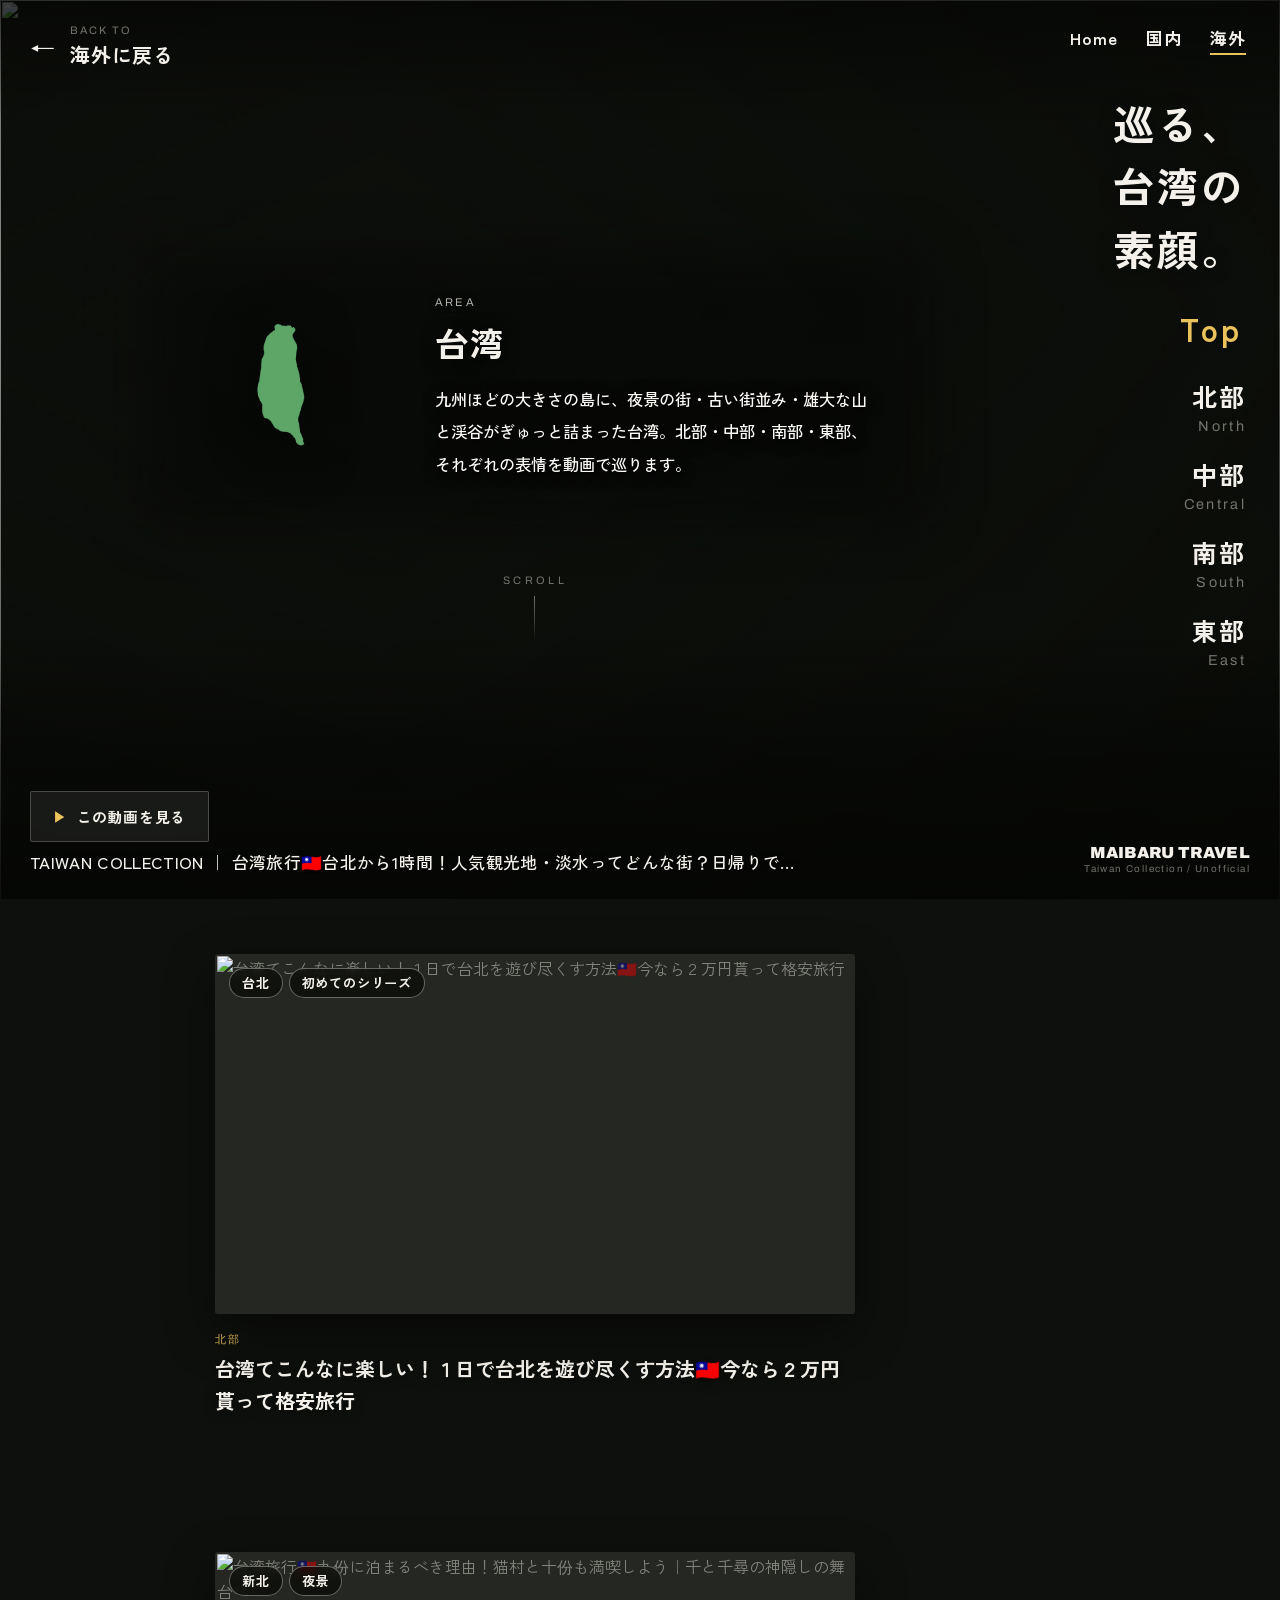
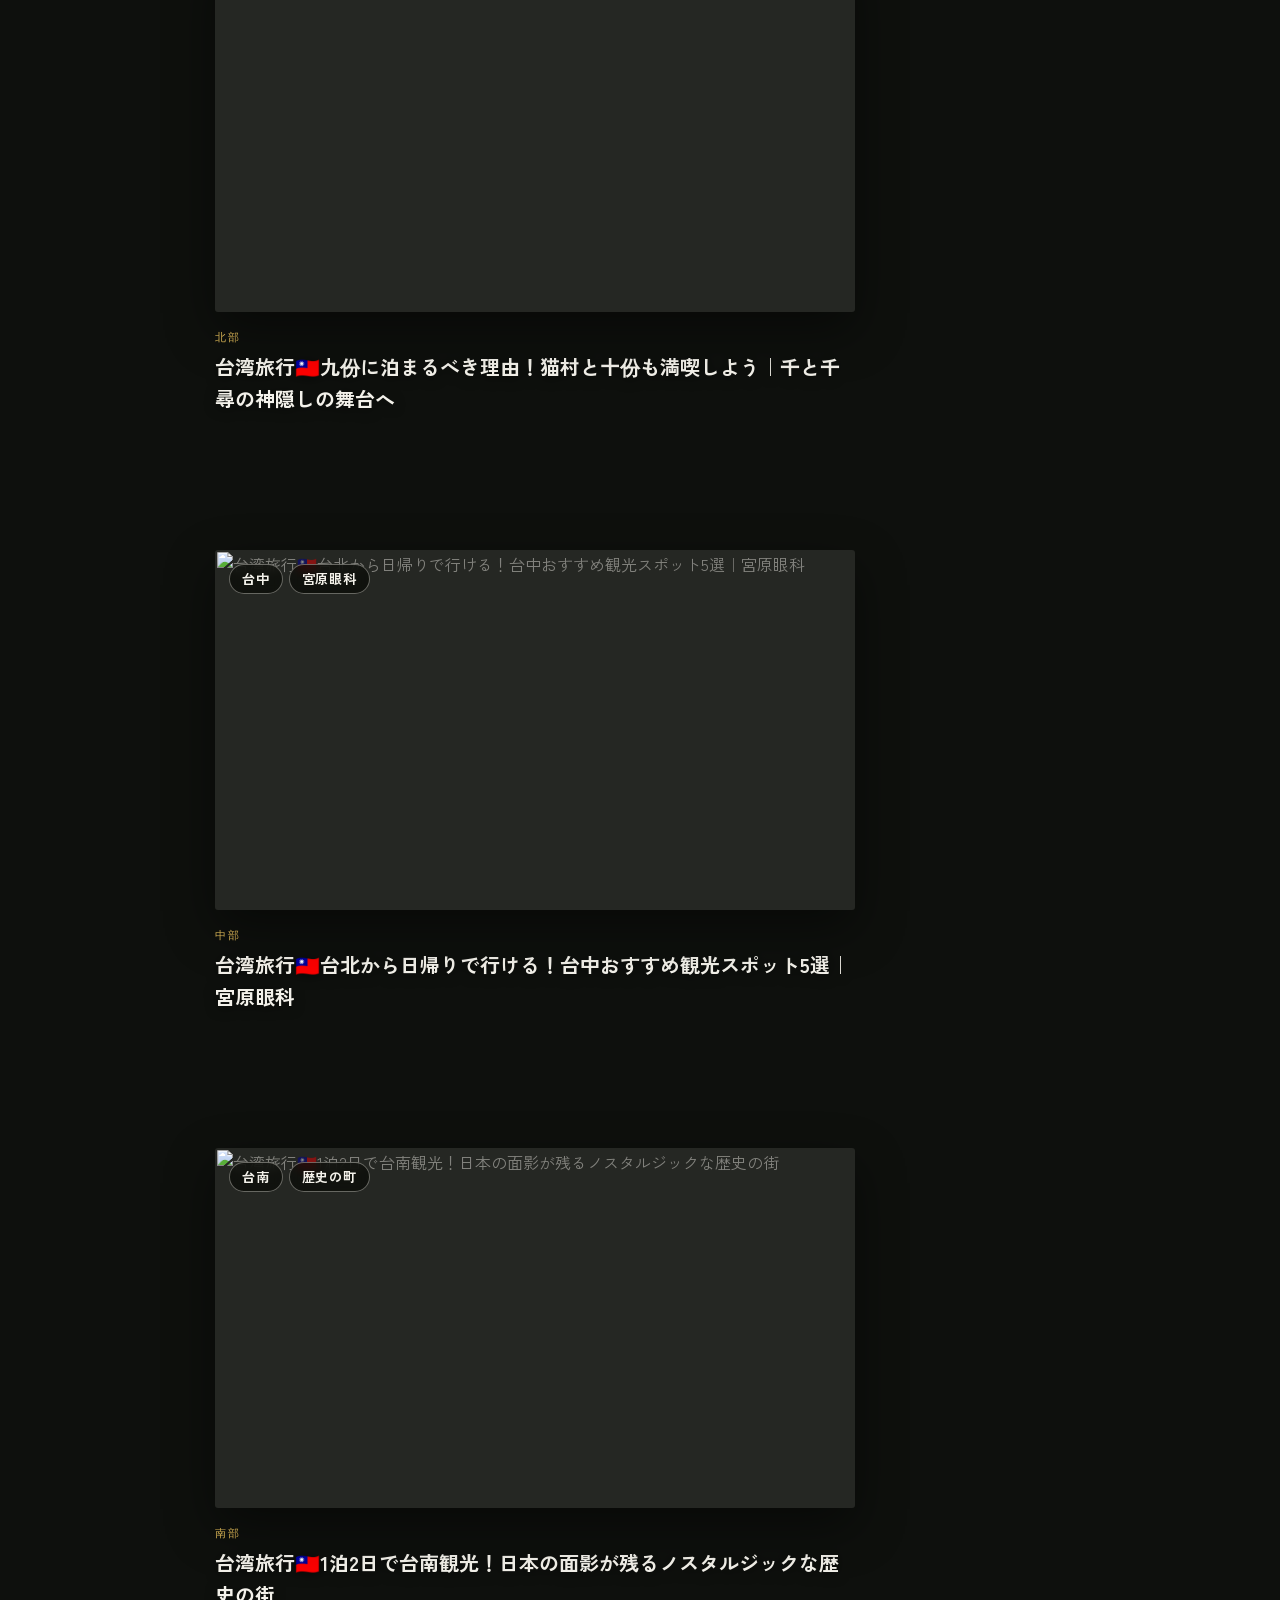
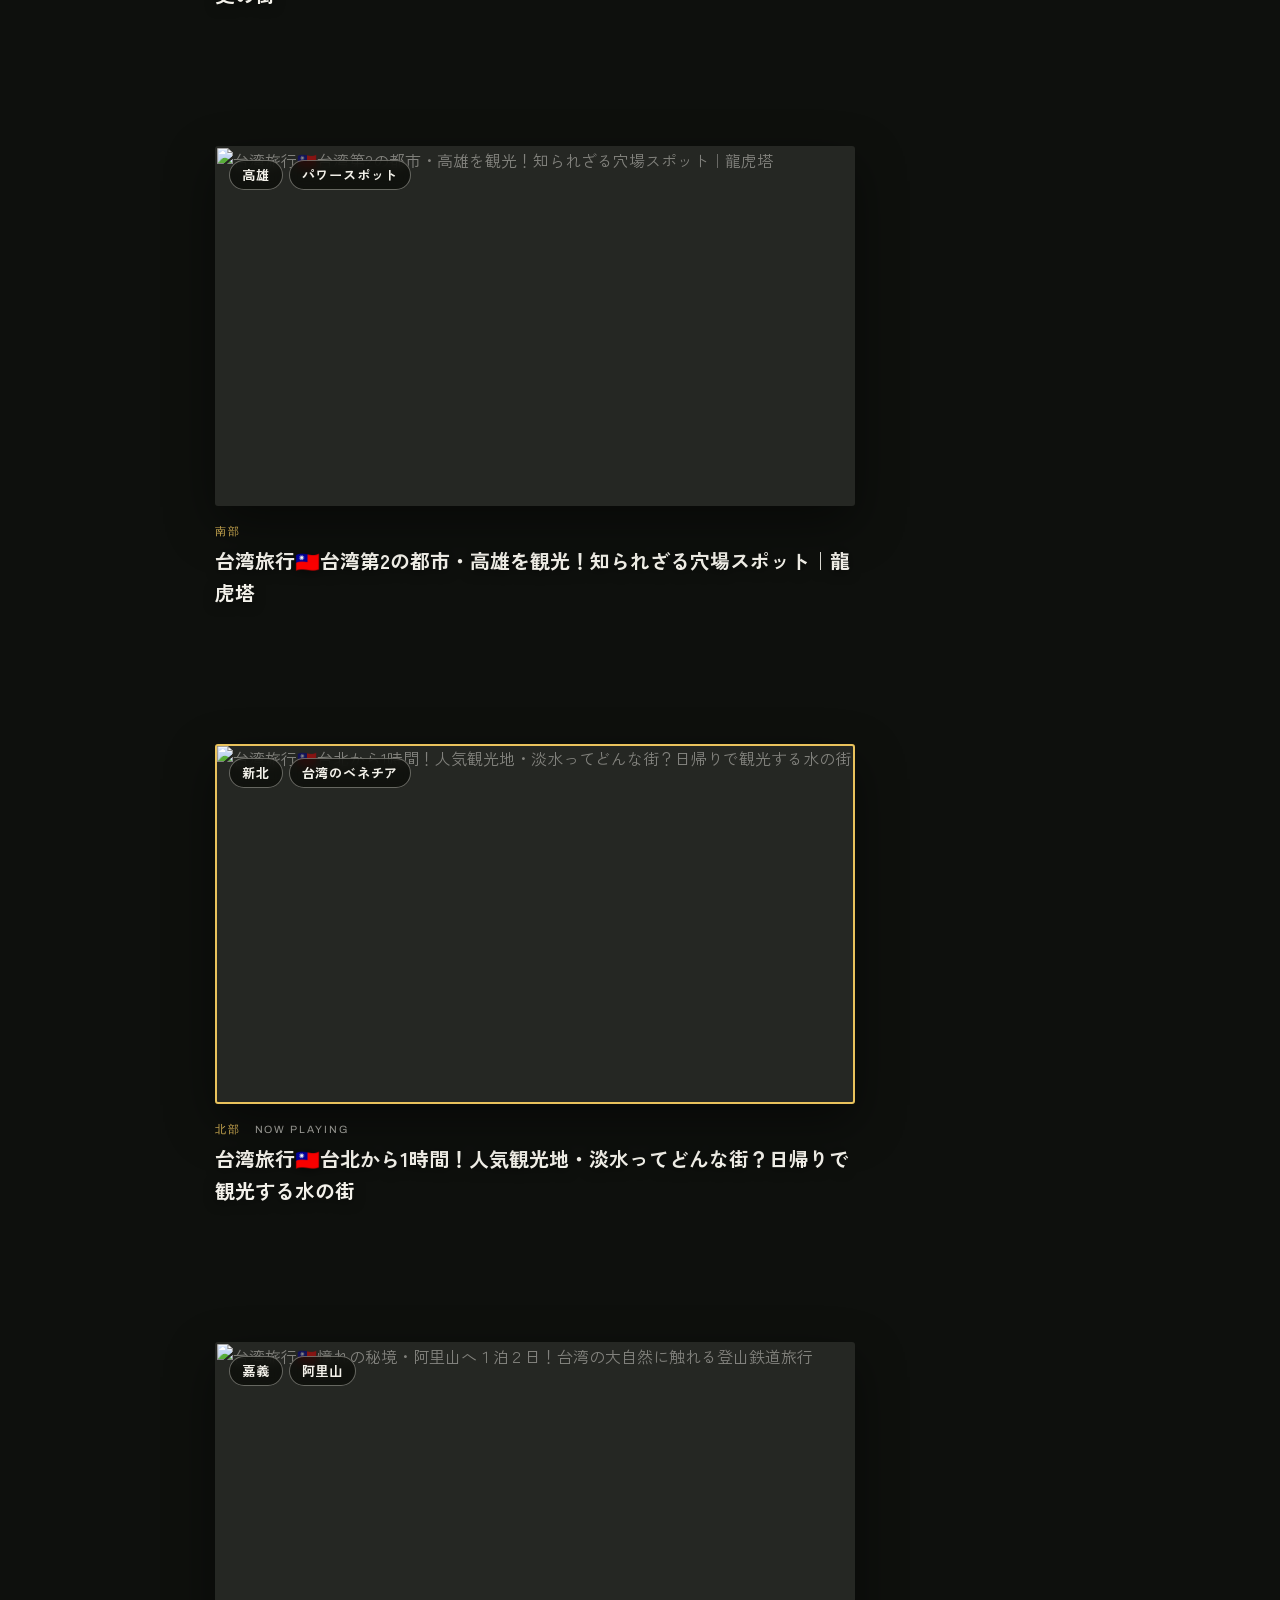
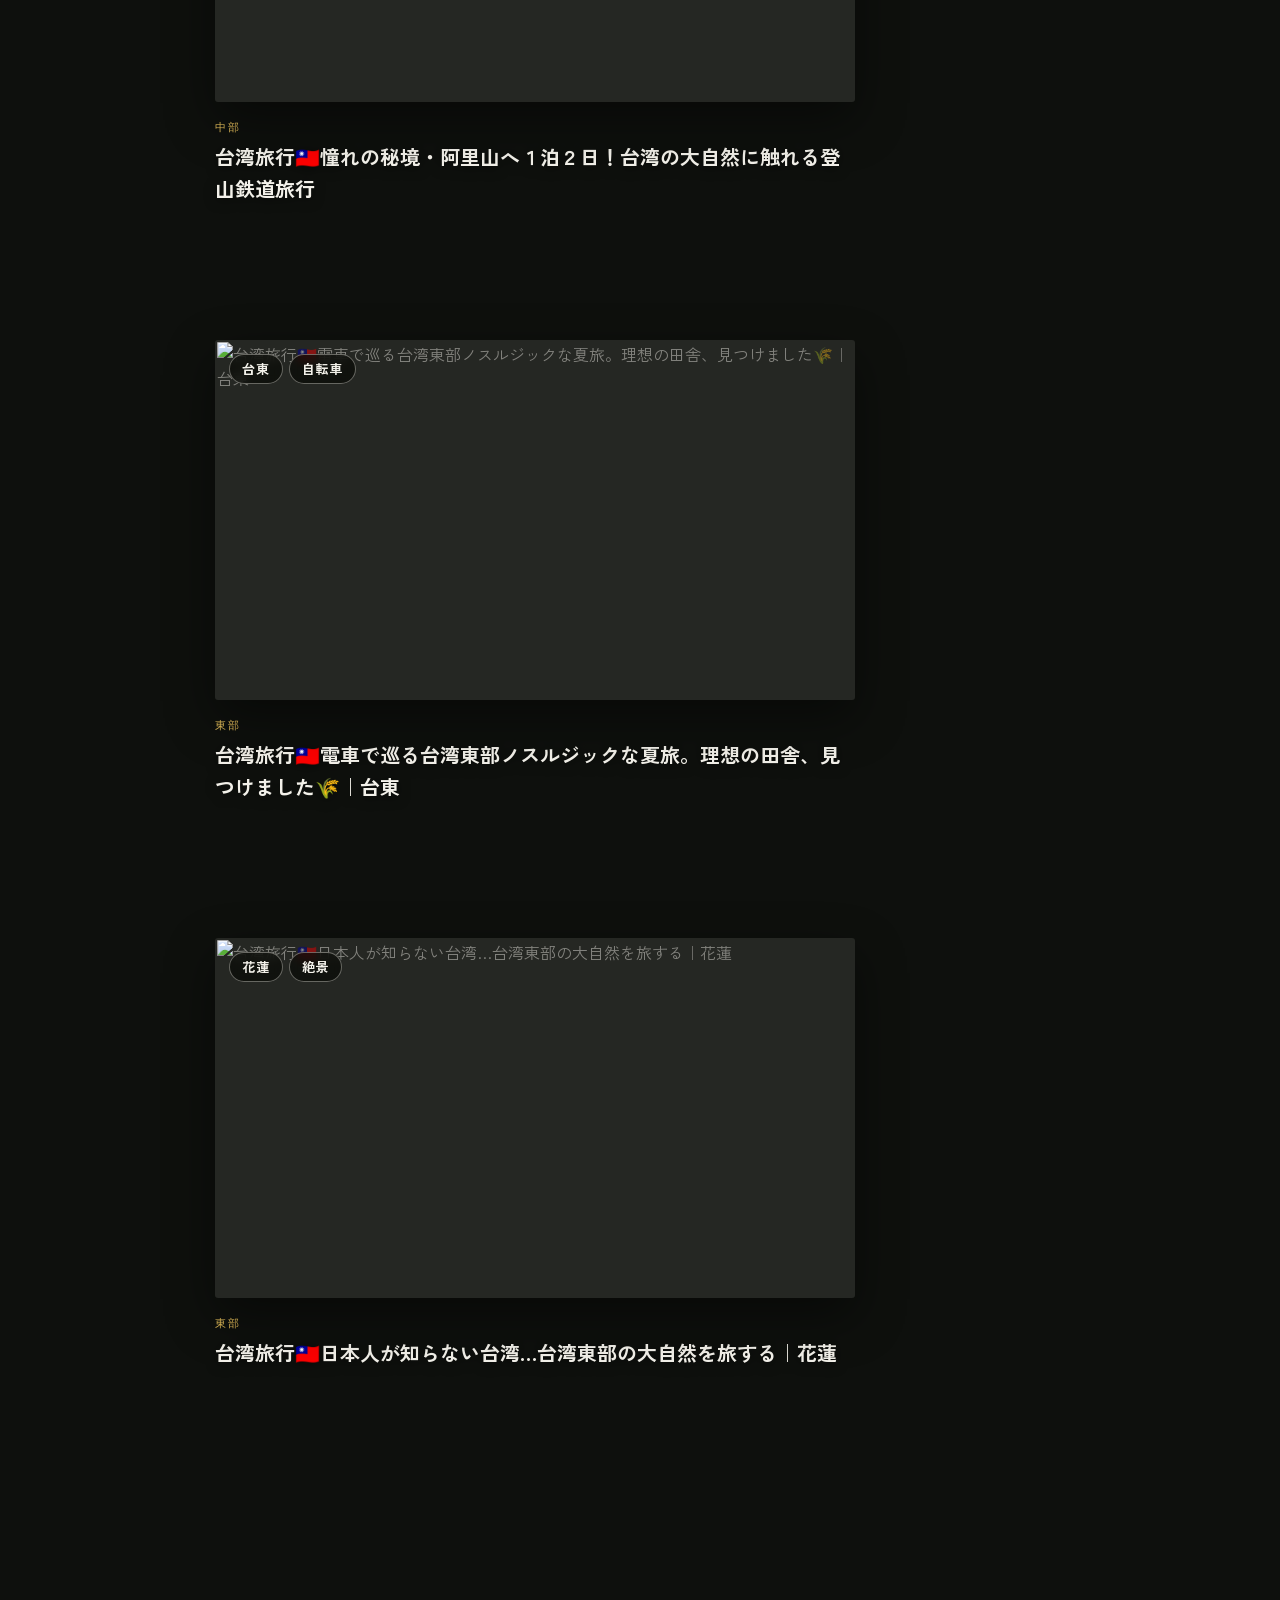
==== taiwan.html @ 555cb186 "Add files via upload" ====
<!DOCTYPE html>
<html lang="ja">
<head>
<meta charset="UTF-8">
<meta name="viewport" content="width=device-width, initial-scale=1">
<title>台湾コレクション｜MAIBARU TRAVEL 非公式ファンサイト</title>
<link rel="preconnect" href="https://fonts.googleapis.com">
<link href="https://fonts.googleapis.com/css2?family=Archivo:wght@400;500;700;900&family=Zen+Kaku+Gothic+New:wght@400;500;700;900&display=swap" rel="stylesheet">
<style>
  :root{
    --ink:#f3f1ea;
    --muted:rgba(243,241,234,.72);
    --faint:rgba(243,241,234,.45);
    --accent:#e9c25c;
    --line:rgba(243,241,234,.22);
  }
  *{box-sizing:border-box;}
  html{
    scrollbar-width:thin;
    scrollbar-color:rgba(243,241,234,.4) rgba(10,12,8,.6);
  }
  html::-webkit-scrollbar{width:8px;}
  html::-webkit-scrollbar-thumb{background:rgba(243,241,234,.4);border-radius:4px;}
  html::-webkit-scrollbar-track{background:rgba(10,12,8,.6);}
  html,body{
    margin:0;
    background:#0e100d;
    color:var(--ink);
    font-family:'Zen Kaku Gothic New','Hiragino Sans',sans-serif;
  }
  body{min-height:100vh;overflow-x:hidden;}
  .en{font-family:'Archivo',sans-serif;}
  a{color:inherit;}

  /* ---------- 背景動画 ---------- */
  .video-stage{position:fixed;inset:0;overflow:hidden;background:#0e100d;}
  .video-stage iframe{
    position:absolute;top:50%;left:50%;
    width:100vw;height:56.25vw;
    min-height:100vh;min-width:177.78vh;
    transform:translate(-50%,-50%);
    border:0;pointer-events:none;
    opacity:0;
    transition:opacity .8s ease;
  }
  .video-stage img{
    position:absolute;inset:0;width:100%;height:100%;
    object-fit:cover;border:0;pointer-events:none;
    transform:translateX(100%);
    transition:transform .9s cubic-bezier(.65,0,.35,1);
    will-change:transform;
  }
  .overlay{
    position:fixed;inset:0;pointer-events:none;
    background:
      linear-gradient(180deg, rgba(10,12,8,.35) 0%, rgba(10,12,8,.15) 35%, rgba(10,12,8,.55) 100%),
      linear-gradient(90deg, rgba(10,12,8,.15) 0%, rgba(10,12,8,0) 30%, rgba(10,12,8,.55) 100%);
  }
  /* 上部：スクロールしてきたものが固定の文字（戻る・Home等）の下でふわっと隠れるように */
  .top-fade{
    position:fixed;left:0;right:0;top:0;height:120px;z-index:2;
    pointer-events:none;
    background:linear-gradient(180deg, rgba(5,6,4,.62) 0%, rgba(5,6,4,0) 100%);
  }
  /* 左下の「この動画を見る」ボタン・下部情報の文字を読みやすくするための黒グラデーション */
  .bottom-fade{
    position:fixed;left:0;right:0;bottom:0;height:260px;z-index:2;
    pointer-events:none;
    background:linear-gradient(180deg, rgba(5,6,4,0) 0%, rgba(5,6,4,.55) 45%, rgba(5,6,4,.86) 100%);
  }

  /* ---------- 左上：海外ページへ戻る ---------- */
  .back-link{
    position:fixed;top:24px;left:30px;z-index:6;
    display:inline-flex;align-items:center;gap:14px;
    text-decoration:none;
  }
  .bl-arrow{font-size:1.6rem;line-height:1;transition:transform .2s ease,color .2s ease;}
  .bl-kicker{
    display:block;font-family:'Archivo',sans-serif;font-size:.68rem;
    letter-spacing:.18em;color:var(--faint);margin-bottom:4px;
  }
  .bl-main{display:block;font-size:1.25rem;font-weight:700;letter-spacing:.04em;transition:color .2s ease;}
  .back-link:hover .bl-arrow{transform:translateX(-5px);color:var(--accent);}
  .back-link:hover .bl-main{color:var(--accent);}

  /* ---------- 右上：Home / 国内 / 海外 ---------- */
  .top-nav{
    position:fixed;top:26px;right:34px;z-index:6;
    display:flex;gap:28px;
  }
  .top-nav a{
    display:inline-block;
    font-size:1.05rem;font-weight:700;letter-spacing:.06em;
    text-decoration:none;padding-bottom:3px;
    border-bottom:2px solid transparent;
    transition:color .2s ease,transform .15s ease,border-color .2s ease;
  }
  .top-nav a:hover{color:var(--accent);}
  .top-nav a:active{transform:scale(.94);}
  .top-nav a.current{border-bottom-color:var(--accent);}

  /* ---------- キャッチコピー ---------- */
  .tagline{
    position:fixed;top:92px;right:34px;z-index:4;
    text-align:right;
    font-weight:700;
    font-size:clamp(1.6rem,3.6vw,2.6rem);
    line-height:1.5;
    letter-spacing:.06em;
    text-shadow:0 2px 18px rgba(0,0,0,.4);
  }

  /* ---------- スクロールで流れるエリア（地図画像・地域紹介 → 動画） ---------- */
  .page{
    position:relative;z-index:1;
    padding:0 250px 0 40px;   /* 右側の固定ナビ・キャッチコピーと重ならないよう右を空ける */
  }
  .hero{
    min-height:100vh;
    display:flex;flex-direction:column;align-items:center;justify-content:center;
    gap:56px;
  }
  .region-detail{
    position:relative;isolation:isolate;
    display:flex;align-items:center;justify-content:center;gap:44px;
    width:100%;max-width:760px;padding:30px 36px;
  }
  /* 明るい動画の上でも読めるよう、背面をぼかした暗がりでうすく覆う（縁はぼやけて背景に溶ける） */
  .region-detail::before{
    content:"";position:absolute;inset:-6px -14px;z-index:-1;pointer-events:none;
    background:rgba(5,6,4,.5);
    filter:blur(26px);
    border-radius:24px;
  }
  .scroll-hint{
    display:flex;flex-direction:column;align-items:center;gap:10px;
    font-family:'Archivo',sans-serif;font-size:.68rem;letter-spacing:.32em;color:var(--faint);
  }
  .sh-line{
    display:block;width:1px;height:46px;transform-origin:top;
    background:linear-gradient(180deg,var(--faint),transparent);
    animation:shPulse 2.2s ease-in-out infinite;
  }
  @keyframes shPulse{
    0%{transform:scaleY(0);opacity:0;}
    30%{opacity:1;}
    60%{transform:scaleY(1);}
    100%{transform:scaleY(1);opacity:0;}
  }
  .region-detail-media{
    position:relative;flex:none;width:200px;height:200px;
    display:flex;align-items:center;justify-content:center;
  }
  .region-detail-media img{
    max-width:100%;max-height:100%;display:block;
    filter:drop-shadow(0 10px 26px rgba(0,0,0,.55));
    opacity:0;                       /* 読み込みが終わるまでは見せない（壊れた画像アイコンや前の画像が出ないように） */
    transition:opacity .45s ease;
  }
  .region-detail-media.loaded img{opacity:1;}
  .region-map-placeholder{
    position:absolute;inset:0;
    display:none;flex-direction:column;align-items:center;justify-content:center;
    text-align:center;font-size:.78rem;line-height:1.7;color:var(--faint);
    border:1.5px dashed var(--line);border-radius:6px;
    padding:10px;
  }
  /* 画像が見つからなかった時だけ、かつ SHOW_MAP_PLACEHOLDER が true の時だけ仮の枠を出す */
  .region-detail-media.no-image.show-placeholder .region-map-placeholder{display:flex;}
  /* 画像が無く、仮の枠も出さない設定の時は、枠ごと消して文章を中央に寄せる */
  .region-detail-media.no-image:not(.show-placeholder){display:none;}
  .rd-kicker{
    font-size:.7rem;letter-spacing:.2em;color:var(--muted);margin:0 0 10px;
    text-shadow:0 1px 6px rgba(0,0,0,.7);
  }
  .region-detail-text h2{
    font-size:2.1rem;font-weight:700;margin:0 0 16px;letter-spacing:.04em;
    text-shadow:0 2px 18px rgba(0,0,0,.6);
  }
  .region-detail-text p:not(.rd-kicker){
    font-size:1.02rem;line-height:2;font-weight:500;
    color:#fbfaf6;margin:0;                      /* 以前より濃い（ほぼ真っ白）色 */
    text-shadow:0 1px 2px rgba(0,0,0,.8), 0 2px 16px rgba(0,0,0,.75);
  }

  /* ---------- 動画の紹介（スクロールすると下から順番に現れる） ---------- */
  .videos{padding:6vh 0 38vh;}
  .video-cards{display:flex;flex-direction:column;align-items:center;gap:15vh;}
  .video-card{
    display:block;width:min(640px,100%);
    background:none;border:0;padding:0;margin:0;
    color:inherit;font:inherit;text-align:left;cursor:pointer;text-decoration:none;
    opacity:0;transform:translateY(70px);
    transition:opacity .8s ease, transform .8s cubic-bezier(.2,.7,.2,1);
    transition-delay:var(--d,0ms);
  }
  .video-card.in-view{opacity:1;transform:none;}
  .video-card.disabled{cursor:default;}
  .video-card.disabled.in-view{opacity:.6;}
  .video-card:focus-visible{outline:2px solid var(--accent);outline-offset:6px;}
  .vc-thumb{
    position:relative;aspect-ratio:16/9;overflow:hidden;
    background:rgba(243,241,234,.1);border-radius:3px;
    border:2px solid transparent;
    display:flex;align-items:center;justify-content:center;color:var(--faint);
    box-shadow:0 18px 50px rgba(0,0,0,.45);
    transition:border-color .3s ease;
  }
  .vc-thumb img{
    position:absolute;inset:0;width:100%;height:100%;object-fit:cover;display:block;
    transition:transform .5s ease;
  }
  .video-card:hover:not(.disabled) .vc-thumb img{transform:scale(1.04);}
  .video-card.playing .vc-thumb{border-color:var(--accent);}
  /* クリックできることが分かるよう、ホバーで再生ボタンを出す */
  .vc-play{
    position:absolute;left:50%;top:50%;z-index:2;
    width:64px;height:64px;margin:-32px 0 0 -32px;border-radius:50%;
    display:flex;align-items:center;justify-content:center;
    background:rgba(10,12,8,.6);border:1.8px solid rgba(243,241,234,.9);
    opacity:0;transform:scale(.85);
    transition:opacity .25s ease, transform .25s ease;
    pointer-events:none;
  }
  .vc-play::after{
    content:"";width:0;height:0;margin-left:5px;
    border-top:10px solid transparent;border-bottom:10px solid transparent;
    border-left:16px solid var(--ink);
  }
  .video-card:hover:not(.disabled) .vc-play,
  .video-card:focus-visible .vc-play{opacity:1;transform:none;}
  .vc-chips{
    position:absolute;left:12px;top:12px;z-index:2;
    display:flex;flex-wrap:wrap;gap:6px;max-width:calc(100% - 24px);
  }
  .vc-chip{
    padding:4px 12px;
    font-size:.82rem;font-weight:700;letter-spacing:.06em;line-height:1.5;
    color:var(--ink);
    background:rgba(10,12,8,.74);
    border:1px solid rgba(243,241,234,.38);
    border-radius:999px;
    backdrop-filter:blur(4px);
  }
  .vc-meta{
    margin-top:18px;
    opacity:0;transform:translateY(26px);
    transition:opacity .7s ease, transform .7s ease;
    transition-delay:calc(var(--d,0ms) + 300ms);   /* サムネイルのあとにタイトルが出る */
  }
  .video-card.in-view .vc-meta{opacity:1;transform:none;}
  .vc-tags{display:flex;gap:14px;align-items:baseline;margin-bottom:6px;}
  .vc-badge{font-family:'Archivo',sans-serif;font-size:.7rem;letter-spacing:.16em;color:var(--accent);}
  .vc-now{display:none;font-family:'Archivo',sans-serif;font-size:.66rem;letter-spacing:.18em;color:var(--muted);}
  .video-card.playing .vc-now{display:inline;}
  .vc-title{
    display:block;font-size:1.25rem;font-weight:700;line-height:1.6;
    text-shadow:0 2px 12px rgba(0,0,0,.55);
  }
  .ph-circle{
    display:inline-flex;align-items:center;justify-content:center;
    width:44px;height:44px;border-radius:50%;
    border:1.8px solid currentColor;box-sizing:border-box;flex:none;
  }
  .ph-triangle{
    width:0;height:0;
    border-top:8px solid transparent;border-bottom:8px solid transparent;
    border-left:12px solid currentColor;margin-left:4px;flex:none;
  }
  @media (prefers-reduced-motion: reduce){
    .video-card,.vc-meta{opacity:1;transform:none;transition:none;}
    .sh-line{animation:none;}
  }

  /* ---------- 右側：地方ナビ ---------- */
  .region-nav{
    --rn-size:1.55rem;                 /* 地方名の文字サイズ（画面の高さが低い時は下で小さくする） */
    position:fixed;top:300px;right:34px;
    z-index:5;text-align:right;
    /* 全項目の「行の高さ」を、いちばん高い項目（地方名＋英語の2行）に自動で揃える。
       英語の無い「Top」も同じ高さの枠の中央に置かれるので、上に詰まらない */
    display:grid;grid-auto-rows:1fr;justify-items:end;gap:22px;
  }
  .region-nav button{
    background:none;border:none;color:var(--ink);cursor:pointer;
    padding:0;font-family:'Zen Kaku Gothic New',sans-serif;
    text-align:right;
    display:flex;flex-direction:column;justify-content:center;align-items:flex-end;
  }
  .region-nav .rn-jp{
    display:block;font-size:var(--rn-size);font-weight:700;letter-spacing:.08em;
    transition:color .2s ease, transform .2s ease;
  }
  /* アルファベットの「Top」は漢字より小さく見えるので、少し大きくして見た目の大きさを揃える */
  .region-nav button[data-region="all"] .rn-jp{
    font-size:calc(var(--rn-size) * 1.28);
    letter-spacing:.1em;
  }
  .region-nav .rn-en{
    display:block;font-family:'Archivo',sans-serif;font-size:.9rem;
    letter-spacing:.16em;color:var(--faint);margin-top:4px;
    transition:color .2s ease;
  }
  .region-nav button:hover .rn-jp,.region-nav button.active .rn-jp{color:var(--accent);transform:translateX(-4px);}
  .region-nav button.active .rn-en{color:var(--accent);}

  /* ---------- 左下：動画へのリンクボタン ---------- */
  .bottom-bar{position:fixed;left:30px;bottom:58px;z-index:5;}
  .watch-btn{
    display:inline-flex;align-items:center;gap:10px;
    background:rgba(243,241,234,.08);
    border:1px solid var(--line);
    backdrop-filter:blur(2px);
    padding:14px 22px;border-radius:2px;
    font-size:.92rem;font-weight:700;letter-spacing:.04em;
    text-decoration:none;
    transition:background .2s ease,border-color .2s ease;
  }
  .watch-btn:hover{background:rgba(243,241,234,.16);border-color:rgba(243,241,234,.4);}
  .watch-btn .wb-icon{font-size:.8rem;color:var(--accent);}

  /* ---------- 最下部：現在の動画タイトル ---------- */
  .info-line{
    position:fixed;left:30px;bottom:26px;z-index:6;
    font-size:1.05rem;font-weight:500;
    letter-spacing:.02em;color:var(--ink);
    max-width:60vw;white-space:nowrap;overflow:hidden;text-overflow:ellipsis;
    text-shadow:0 2px 10px rgba(0,0,0,.5);
  }

  /* ---------- 右下：ロゴ ---------- */
  .brand-corner{
    position:fixed;right:30px;bottom:26px;z-index:5;text-align:right;
    text-decoration:none;
  }
  .brand-jp{display:block;font-family:'Archivo',sans-serif;font-weight:900;font-size:1rem;letter-spacing:.02em;}
  .brand-en{display:block;font-family:'Archivo',sans-serif;font-size:.62rem;letter-spacing:.14em;color:var(--faint);margin-top:2px;}

  /* 画面の高さが低いPC向け：右側の文字を少し詰めて重なりを防ぐ */
  @media (max-height:780px){
    .tagline{top:78px;font-size:clamp(1.3rem,2.7vw,2rem);}
    .region-nav{--rn-size:1.35rem;top:236px;gap:14px;}
    .region-nav .rn-en{font-size:.8rem;margin-top:2px;}
  }
  @media (max-width:1100px){
    .region-detail{flex-direction:column;gap:24px;text-align:center;}
    .region-detail-media{width:170px;height:170px;}
  }
  @media (max-width:760px){
    .tagline{display:none;}
    .page{padding:0 112px 0 20px;}
    .region-nav{gap:16px;right:20px;}
    .back-link{left:20px;}
    .top-nav{right:20px;gap:16px;}
    .bottom-bar{left:20px;bottom:76px;}
    .info-line{left:20px;max-width:55vw;}
    .brand-corner{right:20px;}
  }

  /* ---------- スマホ用（600px以下のみ。PC表示には影響しません） ---------- */
  @media (max-width:600px){
    /* 上部：戻るリンクとナビを小さくして1行に収める */
    .back-link{top:16px;left:16px;gap:8px;}
    .bl-arrow{font-size:1.2rem;}
    .bl-kicker{font-size:.58rem;margin-bottom:2px;}
    .bl-main{font-size:.95rem;}
    .top-nav{top:18px;right:16px;gap:14px;}
    .top-nav a{font-size:.88rem;padding:6px 0 3px;}
    .top-fade{height:150px;}

    /* 地方ナビ：右の縦並び → 上部の横並びタブに（動画の幅を広く使えるように） */
    .region-nav{
      top:62px;left:0;right:0;z-index:5;
      display:flex;justify-content:center;gap:6px;padding:0 12px;
    }
    .region-nav button{
      flex:0 1 auto;min-width:54px;padding:7px 12px;
      border:1px solid var(--line);border-radius:999px;
      background:rgba(10,12,8,.45);
      backdrop-filter:blur(4px);-webkit-backdrop-filter:blur(4px);
      align-items:center;
    }
    .region-nav .rn-jp,
    .region-nav button[data-region="all"] .rn-jp{font-size:.88rem;letter-spacing:.04em;}
    .region-nav .rn-en{display:none;}
    .region-nav button:hover .rn-jp,.region-nav button.active .rn-jp{transform:none;}
    .region-nav button.active{border-color:var(--accent);background:rgba(233,194,92,.16);}

    /* 本文を画面いっぱいに */
    .page{padding:0 16px;}
    .hero{min-height:100vh;min-height:100svh;padding-top:110px;gap:36px;}
    .region-detail{padding:20px 6px;gap:18px;}
    .region-detail-media{width:140px;height:140px;}
    .region-detail-text h2{font-size:1.7rem;margin-bottom:12px;}
    .region-detail-text p:not(.rd-kicker){font-size:.95rem;line-height:1.9;}

    .videos{padding:4vh 0 34vh;}
    .video-cards{gap:9vh;}
    .vc-play{width:52px;height:52px;margin:-26px 0 0 -26px;opacity:.9;transform:none;} /* タッチ端末はホバーできないので常に表示 */
    .vc-chip{font-size:.74rem;padding:3px 10px;}
    .vc-meta{margin-top:12px;}
    .vc-title{font-size:1.05rem;line-height:1.55;}

    /* 下部 */
    .bottom-bar{left:16px;bottom:62px;}
    .watch-btn{padding:11px 16px;font-size:.84rem;}
    .info-line{left:16px;bottom:22px;max-width:calc(100vw - 150px);font-size:.85rem;}
    .brand-corner{right:16px;bottom:22px;}
    .brand-jp{font-size:.85rem;}
    .brand-en{display:none;}
    .bottom-fade{height:200px;}
  }
</style>
</head>
<body>

<div class="video-stage" id="videoStage"></div>
<div class="overlay"></div>
<div class="top-fade"></div>
<div class="bottom-fade"></div>

<a class="back-link" href="world.html">
  <span class="bl-arrow">←</span>
  <span>
    <span class="bl-kicker en">BACK TO</span>
    <span class="bl-main">海外に戻る</span>
  </span>
</a>

<nav class="top-nav">
  <a href="index.html">Home</a>
  <a href="japan.html">国内</a>
  <a href="world.html" class="current">海外</a>
</nav>

<div class="tagline">
  巡る、<br>台湾の<br>素顔。
</div>

<main class="page">
  <section class="hero">
    <div class="region-detail" id="regionDetail">
      <div class="region-detail-media">
        <img id="regionMapImg" alt="">
        <div class="region-map-placeholder" id="regionMapPlaceholder">
          地図画像<br><span class="en" id="regionMapFileName"></span><br>を用意してください
        </div>
      </div>
      <div class="region-detail-text">
        <p class="rd-kicker en">AREA</p>
        <h2 id="regionDetailName">台湾</h2>
        <p id="regionDetailDesc"></p>
      </div>
    </div>
    <div class="scroll-hint" aria-hidden="true">
      <span>SCROLL</span>
      <span class="sh-line"></span>
    </div>
  </section>

  <section class="videos" id="videoSection">
    <div class="video-cards" id="videoCards"></div>
  </section>
</main>

<nav class="region-nav" id="regionNav">
  <button type="button" data-region="all" class="active">
    <span class="rn-jp">Top</span>
  </button>
  <button type="button" data-region="north">
    <span class="rn-jp">北部</span><span class="rn-en en">North</span>
  </button>
  <button type="button" data-region="central">
    <span class="rn-jp">中部</span><span class="rn-en en">Central</span>
  </button>
  <button type="button" data-region="south">
    <span class="rn-jp">南部</span><span class="rn-en en">South</span>
  </button>
  <button type="button" data-region="east">
    <span class="rn-jp">東部</span><span class="rn-en en">East</span>
  </button>
</nav>

<div class="bottom-bar">
  <a class="watch-btn" id="watchBtn" href="https://www.youtube.com/c/maibaru" target="_blank" rel="noopener">
    <span class="wb-icon">▶</span> この動画を見る
  </a>
</div>

<div class="info-line" id="infoLine">TAIWAN COLLECTION ｜ 読み込み中…</div>

<a class="brand-corner" href="index.html">
  <span class="brand-jp en">MAIBARU TRAVEL</span>
  <span class="brand-en en">Taiwan Collection / Unofficial</span>
</a>

<script>
/* ===================================================================
   編集ガイド
   - 地方（north / central / south / east）ごとに動画を入れてください
   - title  ：右側の動画リストと、画面下に表示されるタイトル
   - url    ：YouTubeの動画URL（サムネイルは自動で表示されます）
   - tags   ：ラベル。サムネイルの左上に表示されます（県・市や「食」「自然」などのジャンル。いくつでもOK）
                例）tags:["高雄市","食"]
   - bg     ：背景に流す動画を選ぶ印。bg:true を付けた動画のサムネイルだけが背景で流れます
                （その地域のどれにも付けなければ、その地域の動画が全部、順番に流れます）
                切り替えの間隔は、この下の BG_SECONDS（秒）で変更できます
   - home   ：Topで紹介する動画を選ぶ印と、並べる順番。数字を入れると、その順番（1が一番上）で並びます
                例）home:1 → 1番目 / home:2 → 2番目 / home:3 → 3番目
                数字の無い home:true は、数字付きのあとに元の順で並びます。
                どれにも付けなければ、全地方の動画が元の順で全部出ます。bg とは別々に選べます
   - 「台湾」は、北部・中部・南部・東部の動画を全部まとめて自動で表示します
     （別に入力する必要はありません）
   - ページを下にスクロールすると、動画のサムネイルとタイトルが下から順番に現れます
   - 紹介されている動画をクリックすると、その動画のURL（YouTube）が新しいタブで開きます
   - urlが空欄のものも紹介には出ますが、再生はされません（準備中の表示になります）
   - 中央の説明エリアの画像・説明文は、この下にある REGION_INFO で編集できます
   - 地図画像が見つからない時に「用意してください」の仮の枠を出したい場合は、
     下の SHOW_MAP_PLACEHOLDER を true にしてください（初期値は false＝出さない）
=================================================================== */
const BG_SECONDS = 6; // 背景のサムネイルが左にスライドして切り替わる間隔（秒）

const TAIWAN_VIDEOS = {
  north: [
    {title:"台湾旅行🇹🇼台北から1時間！人気観光地・淡水ってどんな街？日帰りで観光する水の街", url:"https://youtu.be/NUHXpzvbqgE?si=-p9q8mR5VLMEc_z8", tags:["新北","台湾のベネチア"], bg:true, home:6},
    {title:"週末弾丸台湾旅行🇹🇼台北と鹿港老街", url:"https://youtu.be/R0GVwTMZW_4?si=xAt_Uf2rslaPPM1w", bg:true, tags:["メンバーシップ限定"]},
    {title:"台湾てこんなに楽しい！１日で台北を遊び尽くす方法🇹🇼今なら２万円貰って格安旅行", url:"https://youtu.be/KvNzyiciJfY?si=CYk7lmBFtjiQ6OFu", tags:["台北","初めてのシリーズ"], bg:true, home:1},
    {title:"台湾旅行🇹🇼九份に泊まるべき理由！猫村と十份も満喫しよう｜千と千尋の神隠しの舞台へ", url:"https://youtu.be/cFRRUZeZExw?si=05_9L_fMFrnB4VAi", tags:["新北","夜景"], bg:true,  home:2},
    {title:"【【台湾グルメ8選】冬の台北グルメが最高🇹🇼絶品火鍋、カニおこわ、羊肉鍋｜台湾旅行", url:"https://youtu.be/dVsGH0ahRKc?si=195aAnPbH1Yi8sXR", tags:["台北","グルメ"], bg:true},
    {title:"【台湾グルメ15選】台湾行く人必見👀台北の人気店を食べ歩き｜台湾旅行", url:"https://youtu.be/EW3CQ9G8FA8?si=sFqON11eH-_RV7J-", tags:["台北","グルメ"], bg:true},
    {title:"【台湾グルメ15選】台北行くなら食べなきゃ損！士林夜市は美食の宝庫🇹🇼台湾料理", url:"https://youtu.be/mGjwJ8kZJwk?si=POixTW_56wCNyE3Z", tags:["台北","グルメ"], bg:true},
    {title:"初めての台湾親子旅行！台北観光VLOG🇹🇼", url:"https://youtu.be/-1kJGeGonAM?si=MNy5zzVaPc5iBGuv", tags:["台北","親子旅"], bg:true,},
    {title:"台湾旅行のお土産を買うならここ🛍台北市内の免税店で爆買い｜エバーリッチ内湖旗艦店", url:"https://youtu.be/SkAnrjDE3Rw?si=_lkDpnJ0GvGbZHzu", tags:["台北","ショッピング"], bg:true,},
  ],
  central: [
    {title:"台湾旅行🇹🇼憧れの秘境・阿里山へ１泊２日！台湾の大自然に触れる登山鉄道旅行", url:"https://youtu.be/Ow5m6C-QY-0?si=K_1yOYxn8qqBh9pJ", tags:["嘉義","阿里山"], bg:true, home:7},
    {title:"台湾旅行🇹🇼台北から日帰りで行ける！台中おすすめ観光スポット5選｜宮原眼科", url:"https://youtu.be/Xyb4plSAZVk?si=BoVihEiKklWUoSkf", tags:["台中","宮原眼科"], bg:true, home:3},
    {title:"台湾旅行🇹🇼台北から日帰りで行ける！台湾最大の湖・日月潭を観光｜台湾中部", url:"https://youtu.be/w3rAsEm0e08?si=ZwedcR9X5MftOzsz", tags:["南投","日月潭"], bg:true,},
    {title:"台湾旅行🇹🇼阿里山の玄関口、美食の街・嘉義で食べ歩き！", url:"https://youtu.be/UsT85VcI8hA?si=9SVSI0drFyXG7Poj", tags:["嘉義","グルメ"], bg:true,},
    {title:"週末弾丸台湾旅行🇹🇼台北と鹿港老街", url:"https://youtu.be/R0GVwTMZW_4?si=xAt_Uf2rslaPPM1w", tags:["メンバーシップ限定"], bg:true,},
  ],
  south: [
    {title:"台湾旅行🇹🇼台湾第2の都市・高雄を観光！知られざる穴場スポット｜龍虎塔", url:"https://youtu.be/54rPM7CZWOg?si=WHzQm2qaz_WwzFAU", tags:["高雄","パワースポット"], bg:true, home:5},
    {title:"台湾旅行🇹🇼1泊2日で台南観光！日本の面影が残るノスタルジックな歴史の街", url:"https://youtu.be/5eYZ0sgQG-8?si=sIJCAF24YHThT4zJ", tags:["台南","歴史の町"], bg:true, home:4},
  ],
  east: [
    {title:"台湾旅行🇹🇼電車で巡る台湾東部ノスルジックな夏旅。理想の田舎、見つけました🌾｜台東", url:"https://youtu.be/hCVAL1w_1Qg?si=q61bxV0Xq6S4ddL1", tags:["台東","自転車"], bg:true,home:8},
    {title:"台湾旅行🇹🇼日本人が知らない台湾…台湾東部の大自然を旅する｜花蓮", url:"https://youtu.be/2JQZZsfHZhU?si=48lpJbl5YqJCA2GF", tags:["花蓮","絶景"], bg:true, home:9},
  ],
};
const REGION_ORDER = ["north", "central", "south", "east"];
const REGION_LABELS = { all:"台湾", north:"北部", central:"中部", south:"南部", east:"東部" };
const DEFAULT_REGION = "all"; // 最初に表示する地域

/* ---------------------------------------------------------------
   中央の説明エリア用データ
   - image：自作の台湾地図切り抜き画像のファイル名。taiwan.htmlと同じフォルダに置いてください
             （例: "taiwan-map-north.png"）。用意できていない間は、代わりに枠が表示されます
   - desc ：その地域の説明文
--------------------------------------------------------------- */
const REGION_INFO = {
  all: {
    image: "taiwan-map-all.png",
    desc: "九州ほどの大きさの島に、夜景の街・古い街並み・雄大な山と渓谷がぎゅっと詰まった台湾。北部・中部・南部・東部、それぞれの表情を動画で巡ります。",
  },
  north: {
    image: "taiwan-map-north.png",
    desc: "台北・新北・基隆などが集まるエリア。九份の夜景や北投温泉など、日帰りで楽しめるスポットが豊富で、グルメと夜市文化の中心地。",
  },
  central: {
    image: "taiwan-map-central.png",
    desc: "台中・南投・嘉義など。朝もやに包まれる日月潭の絶景や、昔ながらの街並みが残る鹿港老街が人気のエリア。",
  },
  south: {
    image: "taiwan-map-south.png",
    desc: "高雄・台南など。屋台グルメと、古都ならではの歴史情緒あふれる街並みが魅力のエリア。",
  },
  east: {
    image: "taiwan-map-east.png",
    desc: "花蓮・台東など。太魯閣渓谷をはじめとした、雄大な自然が広がるエリア。",
  },
};

function extractYouTubeId(url){
  if(!url) return null;
  const patterns = [
    /(?:youtube\.com\/watch\?v=)([\w-]{11})/,
    /(?:youtu\.be\/)([\w-]{11})/,
    /(?:youtube\.com\/shorts\/)([\w-]{11})/,
    /(?:youtube\.com\/embed\/)([\w-]{11})/,
  ];
  for(const p of patterns){
    const m = url.match(p);
    if(m) return m[1];
  }
  return null;
}

const stage = document.getElementById("videoStage");
const infoLine = document.getElementById("infoLine");
const watchBtn = document.getElementById("watchBtn");
const regionNav = document.getElementById("regionNav");
const regionMapImg = document.getElementById("regionMapImg");
const regionMapMedia = document.querySelector(".region-detail-media");
const regionMapFileName = document.getElementById("regionMapFileName");
const regionDetailName = document.getElementById("regionDetailName");
const regionDetailDesc = document.getElementById("regionDetailDesc");
const videoCards = document.getElementById("videoCards");

/* ---------- 中央左：地域の説明 ---------- */
/* 画像が見つからなかった時に「用意してください」の仮の枠を出すか（true=出す／false=出さない） */
const SHOW_MAP_PLACEHOLDER = false;
regionMapMedia.classList.toggle("show-placeholder", SHOW_MAP_PLACEHOLDER);

function updateRegionDetail(region){
  const info = REGION_INFO[region] || {};
  regionDetailName.textContent = REGION_LABELS[region] || region;
  regionDetailDesc.textContent = info.desc || "";
  regionMapFileName.textContent = info.image || "";
  // 読み込み中は何も出さない（仮の枠が一瞬見えてしまうのを防ぐ）。結果が出てから loaded / no-image を付ける
  regionMapMedia.classList.remove("loaded", "no-image");
  if(info.image){
    regionMapImg.src = info.image;
    if(regionMapImg.complete){   // キャッシュ済みで、すでに読み込み結果が出ている場合
      if(regionMapImg.naturalWidth > 0) regionMapMedia.classList.add("loaded");
      else regionMapMedia.classList.add("no-image");
    }
  } else {
    regionMapImg.removeAttribute("src");
    regionMapMedia.classList.add("no-image");
  }
}
regionMapImg.addEventListener("load", () => {
  regionMapMedia.classList.remove("no-image");
  regionMapMedia.classList.add("loaded");
});
regionMapImg.addEventListener("error", () => {
  regionMapMedia.classList.remove("loaded");
  regionMapMedia.classList.add("no-image");
});

/* ---------- 動画の一覧 ---------- */
// 4地方すべての動画（どの地方のものかを regionKey として付けて、ひとつの配列にまとめる）
function getAllEntries(){
  return REGION_ORDER.flatMap(key =>
    (TAIWAN_VIDEOS[key] || []).map(v => Object.assign({}, v, { regionKey:key }))
  );
}
// 紹介エリアに出す動画：
//   Top ……… home を付けたものだけを、数字の小さい順に並べる（home:1, home:2 …）。
//            数字なしの home:true は数字付きのあとに、元の順で並ぶ。どれにも付けなければ全部（元の順）
//   各地方 … その地方の動画（元の順）
function pickIntroEntries(all, region){
  if(region !== "all") return all.filter(e => e.regionKey === region);
  const chosen = all
    .map((entry, order) => ({ entry, order }))
    .filter(x => x.entry.home === true || typeof x.entry.home === "number");
  if(chosen.length === 0) return all;
  const rank = h => (typeof h === "number" ? h : Infinity);
  chosen.sort((a, b) => (rank(a.entry.home) - rank(b.entry.home)) || (a.order - b.order));
  return chosen.map(x => x.entry);
}

/* 背景で流す動画を選ぶ：bg:true の付いたものがあればそれだけ、無ければ再生できる全部 */
function pickBackgroundClips(entries){
  const playable = entries.filter(e => e.url);
  const chosen = playable.filter(e => e.bg);
  return chosen.length ? chosen : playable;
}

/* ---------- 背景サムネイルの表示（左へスライドして次へ） ---------- */
const SLIDE_MS = 900; // スライドにかかる時間（CSSの transition と合わせる）

let frameA, frameB, frames;
let currentRegion = DEFAULT_REGION;
let currentEntries = [];
let currentClips = [];   // いま背景で順番に流している動画（bg:true で選んだもの）
let idx = 0;
let visibleSide = 0;
let playToken = 0; // 地域を切り替えたら増やし、古いタイマーを無効にする
let prepTimer = null;
let switchTimer = null;

function setYouTubeThumb(img, id){
  const names = ["maxresdefault", "hq720", "hqdefault"];
  let i = 0;
  const tryNext = () => {
    if(i >= names.length) return;
    img.src = `https://img.youtube.com/vi/${id}/${names[i++]}.jpg`;
  };
  img.onload = () => { if(img.naturalWidth <= 120 && i < names.length) tryNext(); };
  img.onerror = tryNext;
  tryNext();
}

function setClip(frame, clip){
  const id = extractYouTubeId(clip.url);
  if(id) setYouTubeThumb(frame, id);
}

function setupFrames(){
  stage.innerHTML = "";
  frameA = document.createElement("img");
  frameB = document.createElement("img");
  frames = [frameA, frameB];
  frames.forEach(f => {
    f.alt = "";
    f.decoding = "async";
    stage.appendChild(f);
  });
}

// 画像を横位置(%)に置く。animate=true でスライド、false で一瞬で移動
function place(frame, x, animate){
  frame.style.transition = animate ? "" : "none";
  frame.style.transform = `translateX(${x}%)`;
}

function resetFrames(){
  frames.forEach(f => {
    f.onload = f.onerror = null;
    f.removeAttribute("src");
    place(f, 100, false);
  });
}

function updateInfo(clip){
  infoLine.textContent = clip && clip.title
    ? `TAIWAN COLLECTION ｜ ${clip.title}`
    : "TAIWAN COLLECTION ｜ この地域の動画は準備中です";
  if(clip && clip.url){
    watchBtn.href = clip.url;
    watchBtn.style.visibility = "visible";
  } else {
    watchBtn.style.visibility = "hidden";
  }
}

function startPlayback(startIndex){
  const token = ++playToken;
  clearTimeout(prepTimer);
  clearTimeout(switchTimer);
  resetFrames();
  if(currentClips.length === 0){
    updateInfo(null);
    markPlaying(null);
    return;
  }
  idx = startIndex;
  visibleSide = 0;
  setClip(frames[0], currentClips[idx % currentClips.length]);
  place(frames[0], 0, false);
  if(currentClips.length > 1){
    setClip(frames[1], currentClips[(idx + 1) % currentClips.length]); // 次を右側で待機
  }
  showCycle(token);
}

function showCycle(token){
  if(token !== playToken) return;
  const clip = currentClips[idx % currentClips.length];
  updateInfo(clip);
  markPlaying(clip);
  if(currentClips.length < 2) return; // 1本だけならスライドしない

  clearTimeout(switchTimer);
  switchTimer = setTimeout(() => {
    if(token !== playToken) return;
    const out = frames[visibleSide];
    const inn = frames[1 - visibleSide];
    idx++;
    visibleSide = 1 - visibleSide;
    place(out, -100, true); // 今のサムネイルは左へ
    place(inn, 0, true);    // 次のサムネイルが右から入ってきて止まる
    showCycle(token);

    // スライドが終わったら、出ていった画像を右側に戻して、さらに次のサムネイルを仕込む
    clearTimeout(prepTimer);
    prepTimer = setTimeout(() => {
      if(token !== playToken) return;
      place(out, 100, false);
      setClip(out, currentClips[(idx + 1) % currentClips.length]);
    }, SLIDE_MS + 100);
  }, BG_SECONDS * 1000);
}

/* ---------- 動画の紹介カード（スクロールで下から順番に現れる） ---------- */
const cardEls = new Map();
let revealObserver = null;

function setupReveal(){
  if(revealObserver) revealObserver.disconnect();
  const cards = Array.from(videoCards.querySelectorAll(".video-card"));
  if(!("IntersectionObserver" in window)){
    cards.forEach(c => c.classList.add("in-view"));
    return;
  }
  revealObserver = new IntersectionObserver((entries) => {
    // 同時に見えた場合も、上から順番に少しずつ時間差で現れるようにする
    const visible = entries
      .filter(e => e.isIntersecting)
      .sort((a, b) => a.boundingClientRect.top - b.boundingClientRect.top);
    visible.forEach((e, k) => {
      e.target.style.setProperty("--d", (k * 160) + "ms");
      e.target.classList.add("in-view");
      revealObserver.unobserve(e.target);
    });
  }, { threshold: 0.15, rootMargin: "0px 0px -12% 0px" });
  cards.forEach(c => revealObserver.observe(c));
}

function renderVideoCards(entries, region){
  videoCards.innerHTML = "";
  cardEls.clear();
  entries.forEach(entry => {
    const playable = !!entry.url;
    // URLがある動画は、クリックでそのページ（YouTube）を新しいタブで開くリンクにする
    const el = document.createElement(playable ? "a" : "div");
    if(playable){
      el.href = entry.url;
      el.target = "_blank";
      el.rel = "noopener";
    }
    el.className = "video-card" + (playable ? "" : " disabled");

    const thumb = document.createElement("div");
    thumb.className = "vc-thumb";
    const id = extractYouTubeId(entry.url);
    if(id){
      const img = document.createElement("img");
      img.src = `https://img.youtube.com/vi/${id}/hqdefault.jpg`;
      img.alt = entry.title || "";
      thumb.appendChild(img);
    } else {
      thumb.innerHTML = '<span class="ph-circle"><span class="ph-triangle"></span></span>';
    }

    // ラベル（県・市や、食・自然などのジャンル）をサムネイルの左上に表示
    const labels = (Array.isArray(entry.tags) ? entry.tags : []).filter(Boolean);
    if(labels.length){
      const chips = document.createElement("div");
      chips.className = "vc-chips";
      labels.forEach(t => {
        const chip = document.createElement("span");
        chip.className = "vc-chip";
        chip.textContent = t;
        chips.appendChild(chip);
      });
      thumb.appendChild(chips);
    }

    const meta = document.createElement("div");
    meta.className = "vc-meta";
    const tags = document.createElement("div");
    tags.className = "vc-tags";
    if(region === "all"){
      const badge = document.createElement("span");
      badge.className = "vc-badge";
      badge.textContent = REGION_LABELS[entry.regionKey] || "";
      tags.appendChild(badge);
    }
    const now = document.createElement("span");
    now.className = "vc-now";
    now.textContent = "NOW PLAYING";
    tags.appendChild(now);
    const title = document.createElement("span");
    title.className = "vc-title";
    title.textContent = entry.title || "（タイトル未入力）";
    meta.appendChild(tags);
    meta.appendChild(title);

    el.appendChild(thumb);
    el.appendChild(meta);

    if(playable){
      const play = document.createElement("span");
      play.className = "vc-play";
      thumb.appendChild(play);
    }
    cardEls.set(entry, el);
    videoCards.appendChild(el);
  });
  setupReveal();
}

function markPlaying(clip){
  cardEls.forEach((el, entry) => el.classList.toggle("playing", entry === clip));
}

/* ---------- 地域の切り替え ---------- */
function selectRegion(region){
  currentRegion = region;
  regionNav.querySelectorAll("button").forEach(b => {
    b.classList.toggle("active", b.dataset.region === region);
  });
  const all = getAllEntries();
  currentEntries = pickIntroEntries(all, region);                       // 下に紹介する動画
  const bgPool = region === "all" ? all : currentEntries;               // 背景に使える候補（Topは全地方から選べる）
  currentClips = pickBackgroundClips(bgPool);
  window.scrollTo({ top: 0, behavior: "auto" });
  renderVideoCards(currentEntries, region);
  updateRegionDetail(region);
  startPlayback(0);
}

function initRegionNav(){
  regionNav.querySelectorAll("button").forEach(btn => {
    btn.addEventListener("click", () => selectRegion(btn.dataset.region));
  });
}

setupFrames();
initRegionNav();
selectRegion(DEFAULT_REGION);
</script>

</body>
</html>
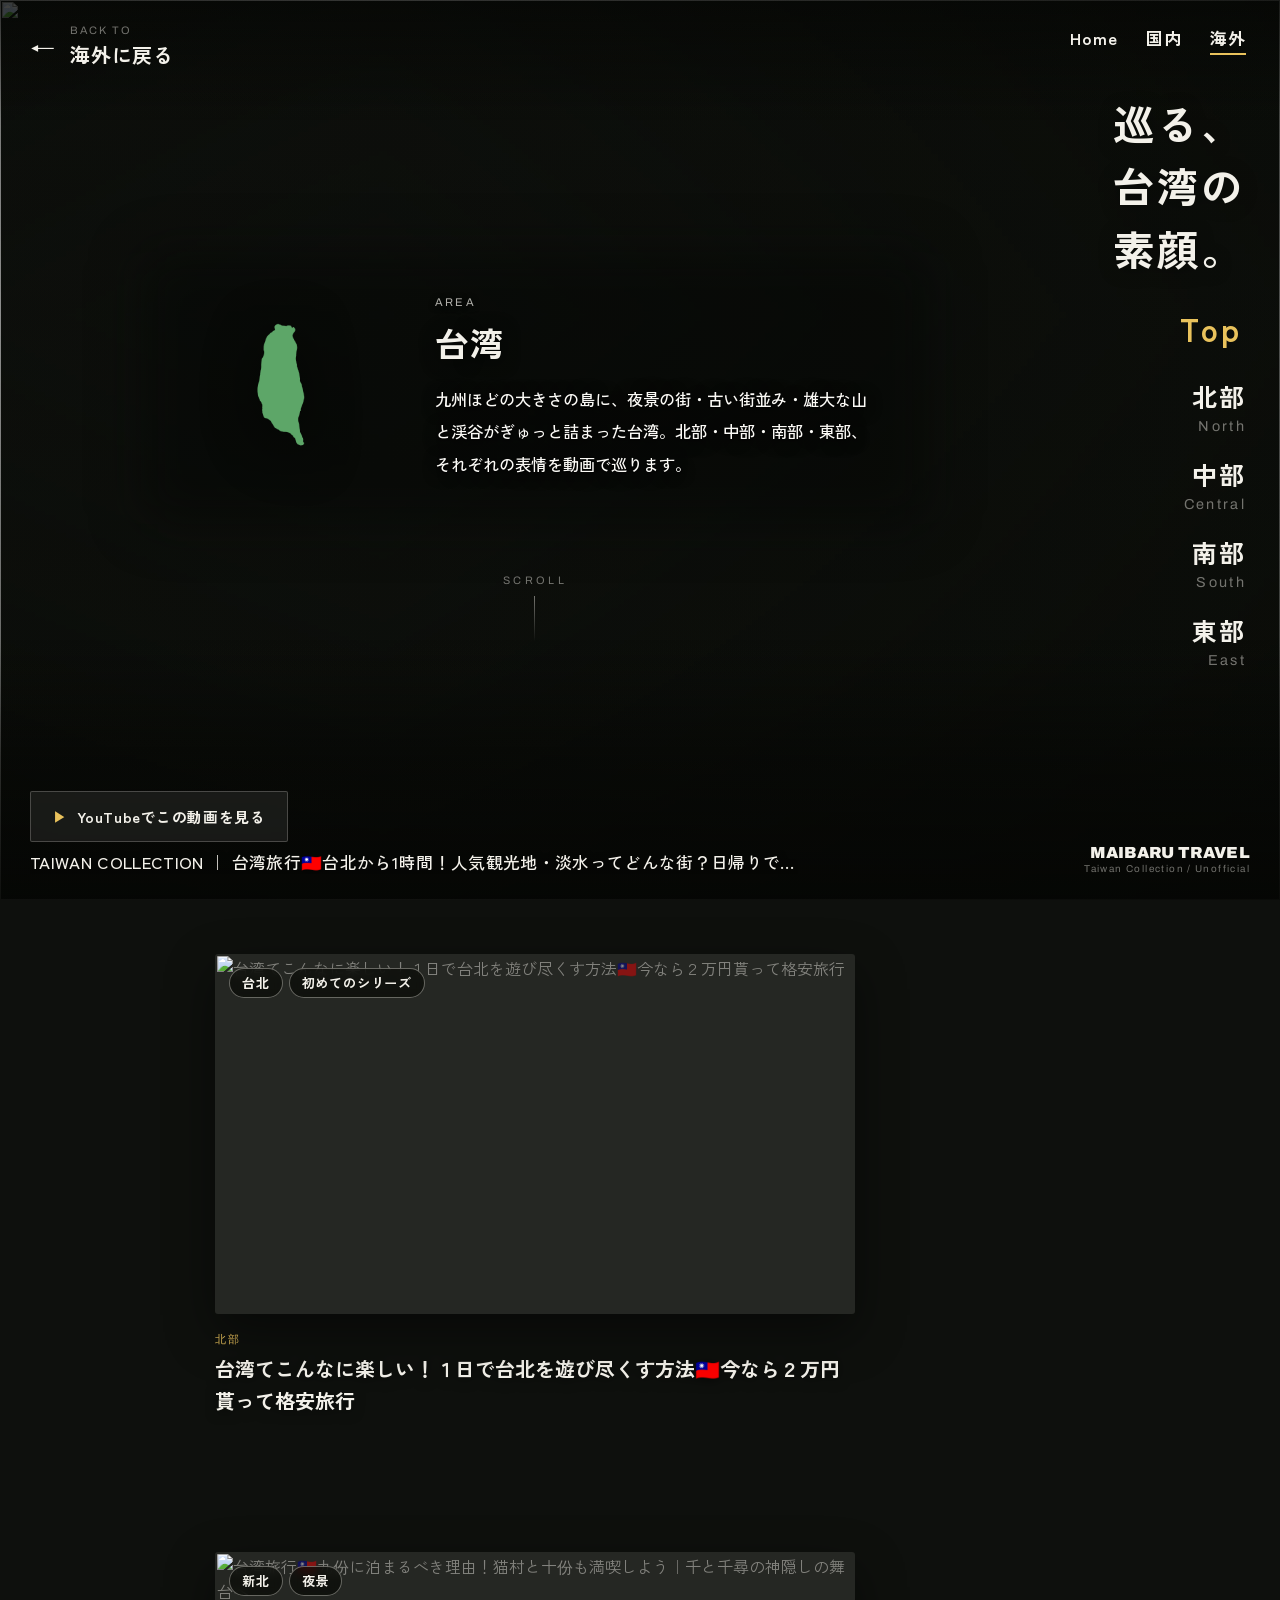
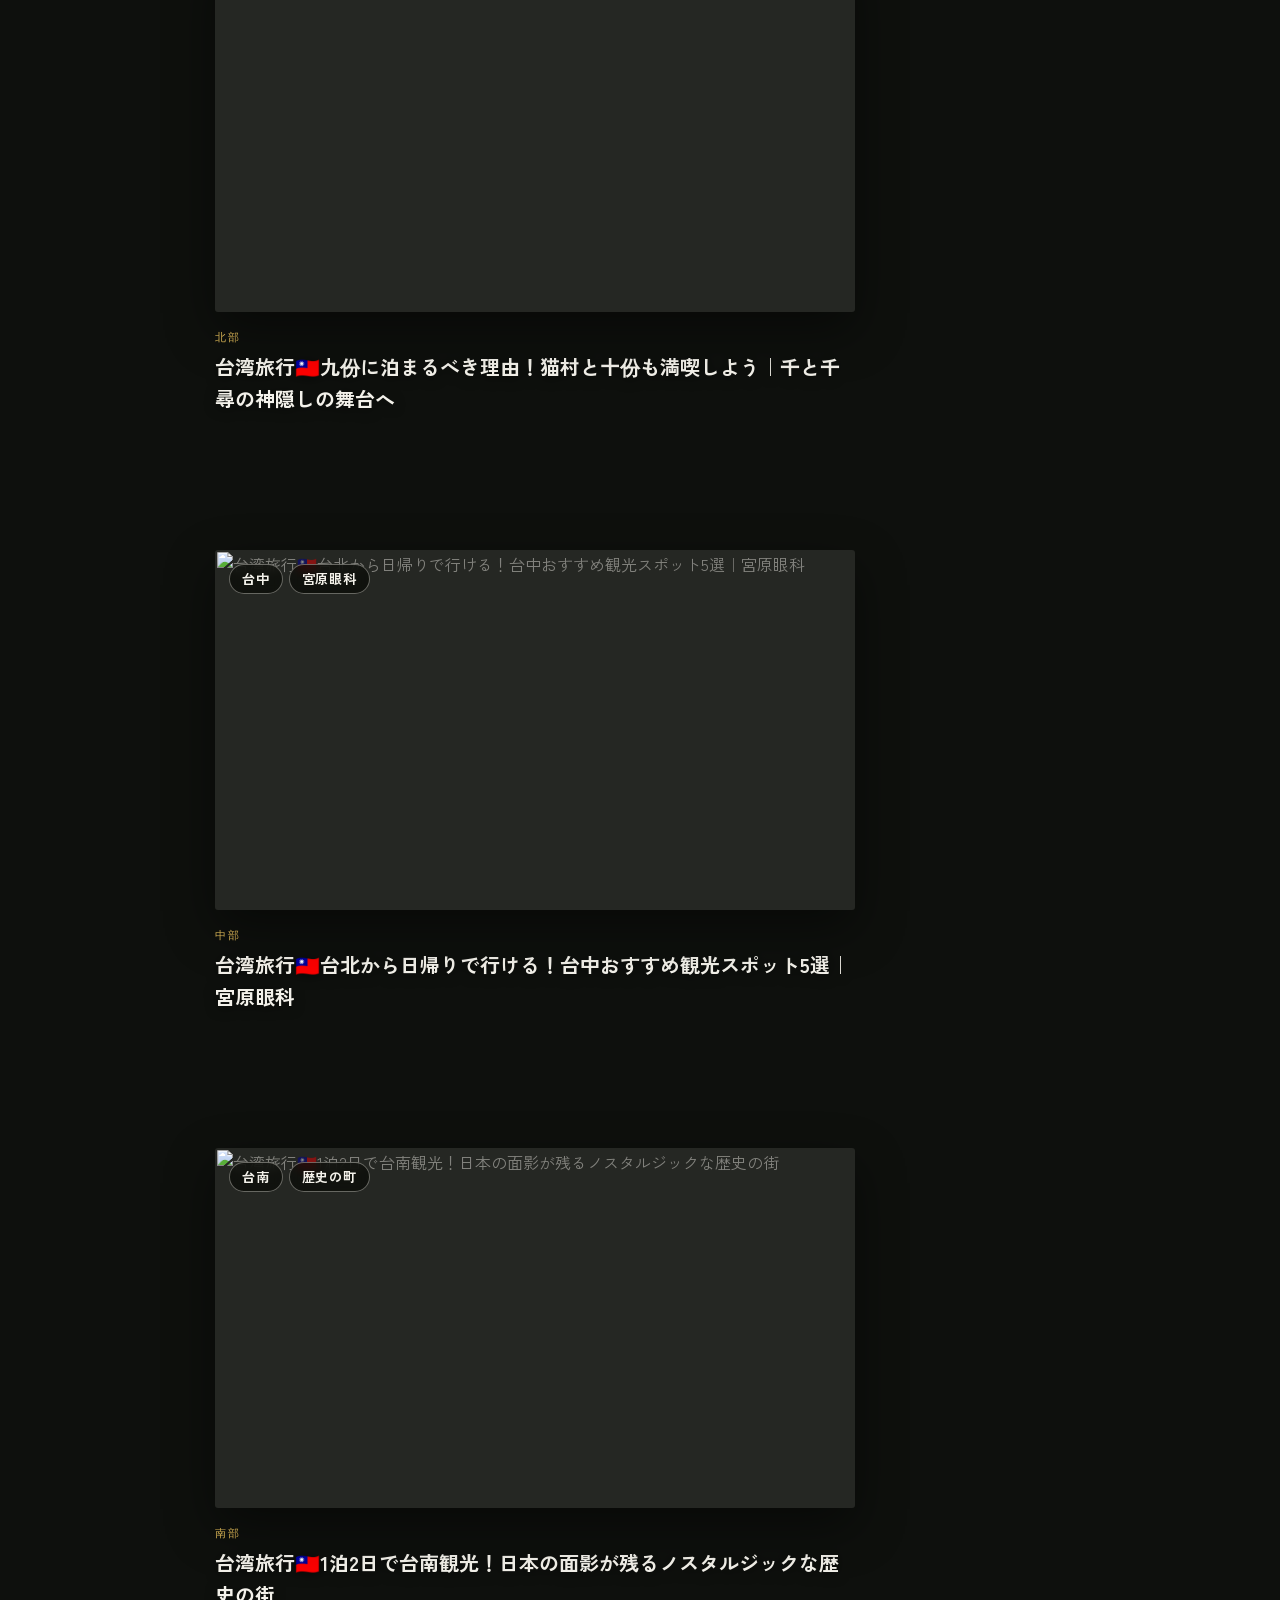
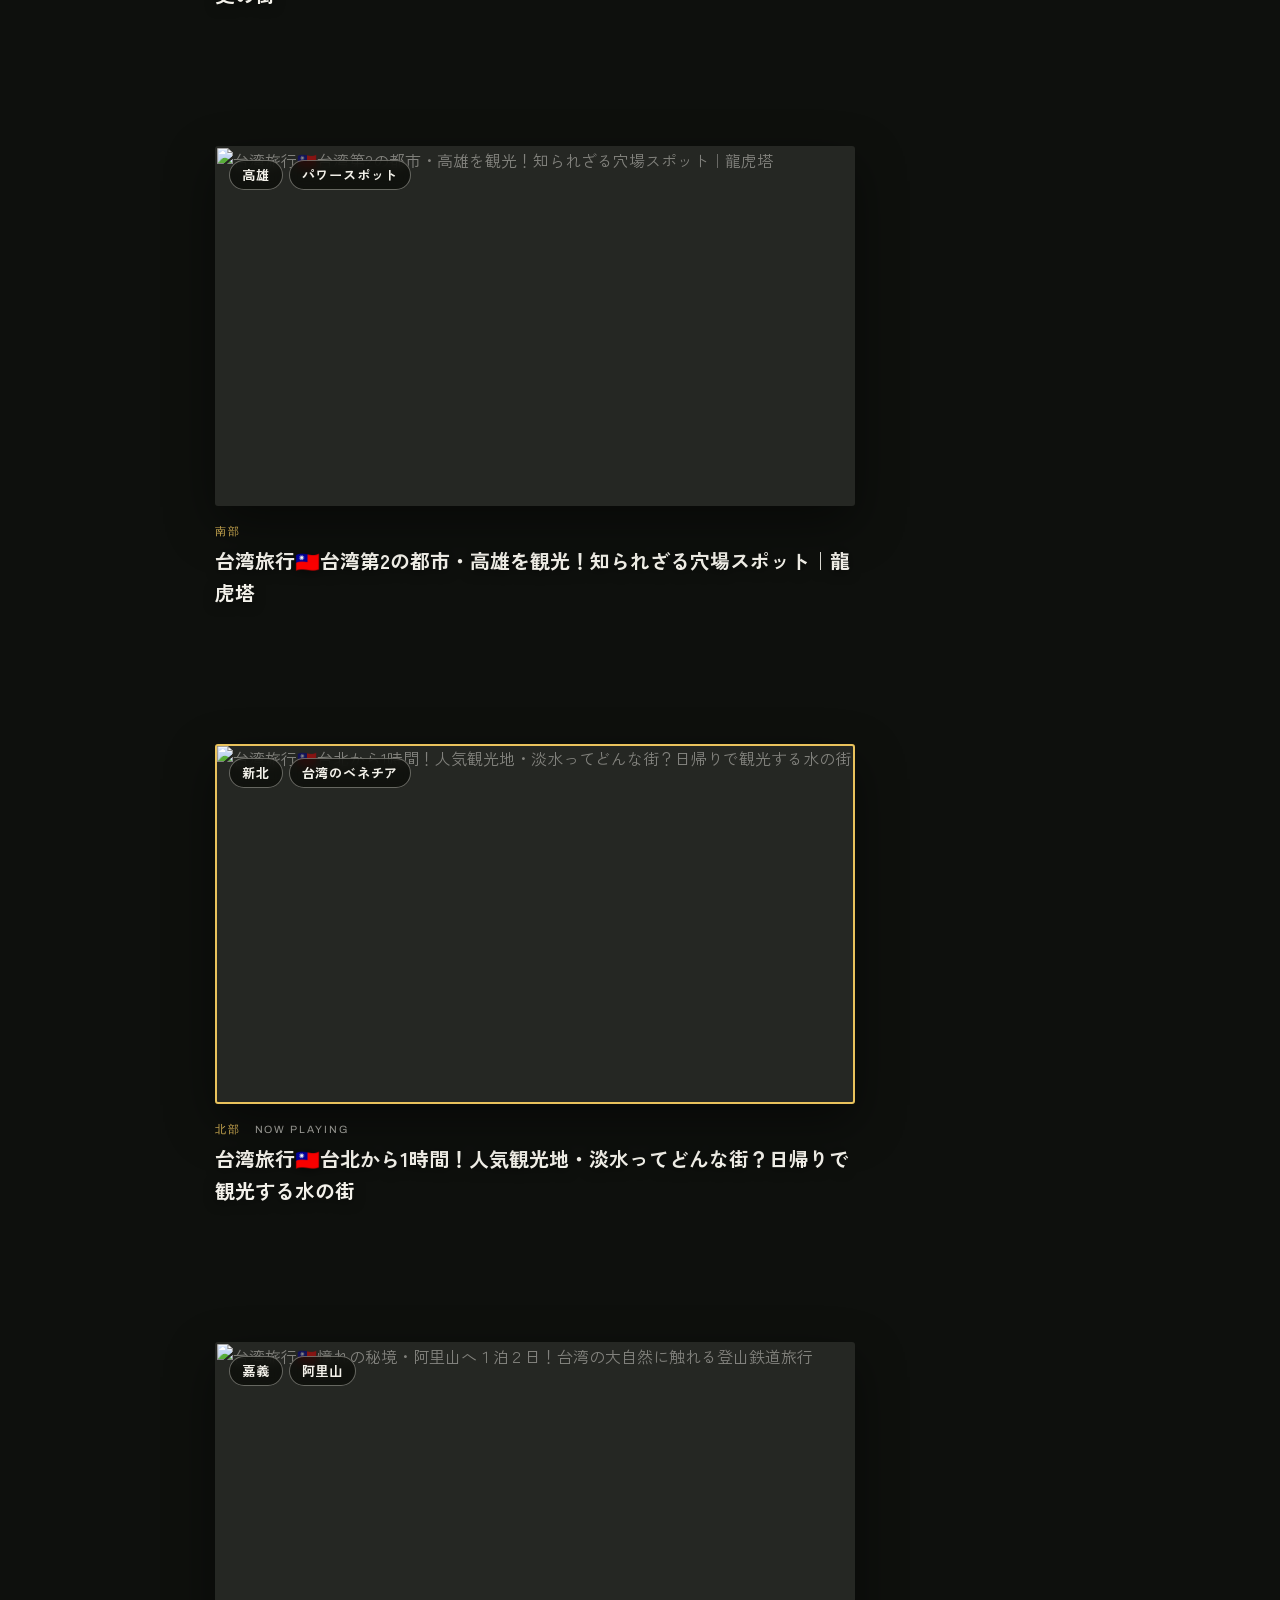
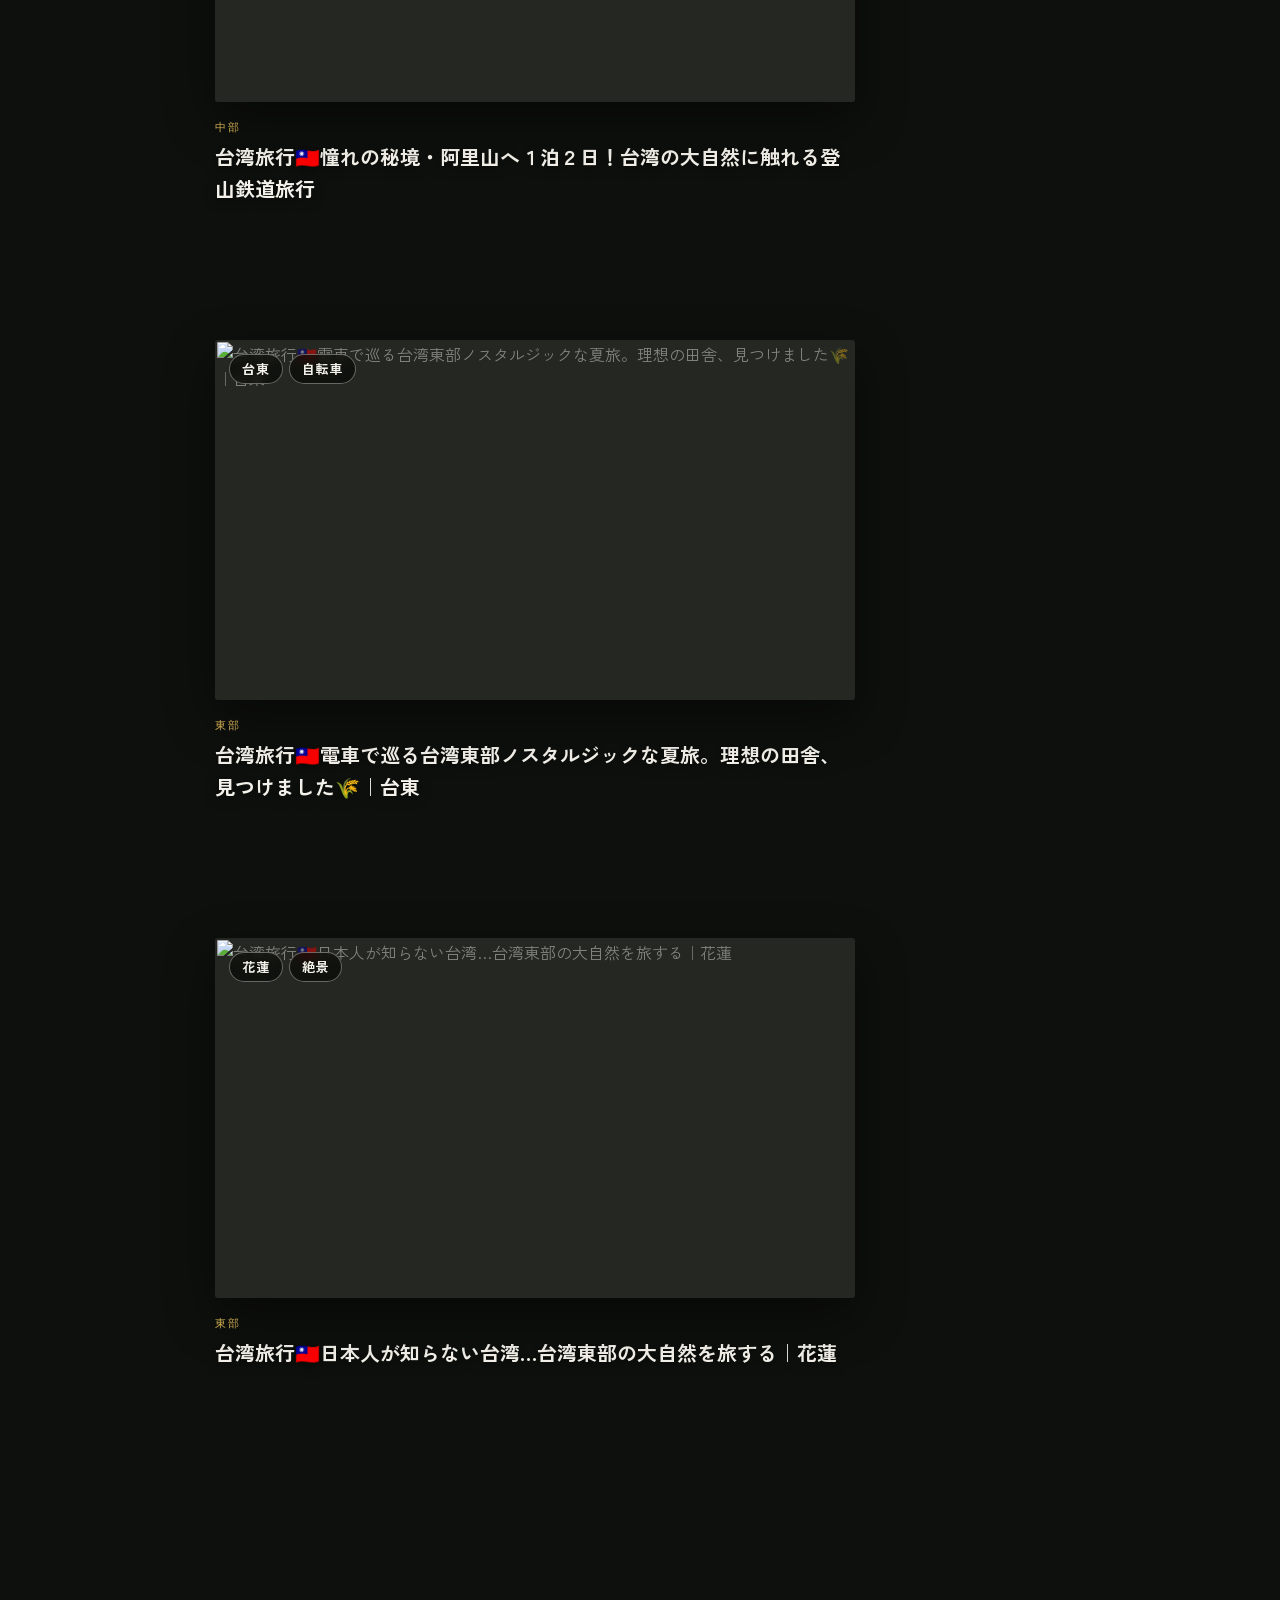
==== commit 3a78ccdc: "Update taiwan.html" ====
--- a/taiwan.html
+++ b/taiwan.html
@@ -32,23 +32,18 @@
   .en{font-family:'Archivo',sans-serif;}
   a{color:inherit;}
 
-  /* ---------- 背景動画 ---------- */
+  /* ---------- 背景（写真・動画・サムネイルが左へスライドして切り替わる） ---------- */
   .video-stage{position:fixed;inset:0;overflow:hidden;background:#0e100d;}
-  .video-stage iframe{
-    position:absolute;top:50%;left:50%;
-    width:100vw;height:56.25vw;
-    min-height:100vh;min-width:177.78vh;
-    transform:translate(-50%,-50%);
-    border:0;pointer-events:none;
-    opacity:0;
-    transition:opacity .8s ease;
-  }
-  .video-stage img{
-    position:absolute;inset:0;width:100%;height:100%;
-    object-fit:cover;border:0;pointer-events:none;
+  .video-stage .bg-slot{
+    position:absolute;inset:0;
     transform:translateX(100%);
     transition:transform .9s cubic-bezier(.65,0,.35,1);
     will-change:transform;
+  }
+  .video-stage .bg-slot img,
+  .video-stage .bg-slot video{
+    position:absolute;inset:0;width:100%;height:100%;
+    object-fit:cover;border:0;display:block;pointer-events:none;
   }
   .overlay{
     position:fixed;inset:0;pointer-events:none;
@@ -484,7 +479,7 @@
 
 <div class="bottom-bar">
   <a class="watch-btn" id="watchBtn" href="https://www.youtube.com/c/maibaru" target="_blank" rel="noopener">
-    <span class="wb-icon">▶</span> この動画を見る
+    <span class="wb-icon">▶</span> <span id="watchLabel">YouTubeでこの動画を見る</span>
   </a>
 </div>
 
@@ -503,9 +498,9 @@
    - url    ：YouTubeの動画URL（サムネイルは自動で表示されます）
    - tags   ：ラベル。サムネイルの左上に表示されます（県・市や「食」「自然」などのジャンル。いくつでもOK）
                 例）tags:["高雄市","食"]
-   - bg     ：背景に流す動画を選ぶ印。bg:true を付けた動画のサムネイルだけが背景で流れます
+   - bg     ：背景に流すサムネイルを選ぶ印（下の BG_SLIDES が空の地域だけで使われます）
+                bg:true を付けた動画のサムネイルだけが背景で流れます
                 （その地域のどれにも付けなければ、その地域の動画が全部、順番に流れます）
-                切り替えの間隔は、この下の BG_SECONDS（秒）で変更できます
    - home   ：Topで紹介する動画を選ぶ印と、並べる順番。数字を入れると、その順番（1が一番上）で並びます
                 例）home:1 → 1番目 / home:2 → 2番目 / home:3 → 3番目
                 数字の無い home:true は、数字付きのあとに元の順で並びます。
@@ -516,10 +511,54 @@
    - 紹介されている動画をクリックすると、その動画のURL（YouTube）が新しいタブで開きます
    - urlが空欄のものも紹介には出ますが、再生はされません（準備中の表示になります）
    - 中央の説明エリアの画像・説明文は、この下にある REGION_INFO で編集できます
+   - 背景に流すもの（自分の写真・動画・サムネイル）は、この下にある BG_SLIDES で編集できます
    - 地図画像が見つからない時に「用意してください」の仮の枠を出したい場合は、
      下の SHOW_MAP_PLACEHOLDER を true にしてください（初期値は false＝出さない）
 =================================================================== */
-const BG_SECONDS = 6; // 背景のサムネイルが左にスライドして切り替わる間隔（秒）
+const BG_SECONDS = 6; // 背景が左にスライドして切り替わる間隔（秒）。写真・サムネイルの標準の表示時間
+
+/* ===================================================================
+   背景に流すもの（地域ごと・好きな順番で。写真・動画・サムネイルを混ぜてOK）
+   ------------------------------------------------------------------
+   上から順番に流れ、最後まで行ったら最初に戻ります。1件ずつ { } で書きます。
+
+   ■ 自分の写真      { image:"taiwan-bg/top-01.jpg" }
+   ■ 自分の動画      { video:"taiwan-bg/top-clip.mp4" }
+                       → 最後まで再生されたら次へ進みます（音は出ません）
+                       → 途中で切り替えたい時は seconds:8 のように秒数を書きます
+                       → poster:"taiwan-bg/top-clip.jpg" で、読み込み中に出す画像も指定できます
+   ■ YouTubeのサムネイル { url:"https://youtu.be/XXXXXXXXXXX" }
+                       → 上の TAIWAN_VIDEOS に同じ動画があれば、タイトルとリンクは自動で入ります
+
+   どれにも付けられるもの（なくてもOK）
+     title   ：画面下に出す文字（写真・動画のときは書くと表示されます）
+     link    ：左下のボタンの移動先（例 "https://youtu.be/XXXXXXXXXXX"）。無ければボタンは隠れます
+     seconds ：この1枚だけ表示時間を変える（秒）
+
+   - 地域の [ ] が空のときは、今まで通り bg:true のサムネイルが流れます
+   - 写真・動画のファイルは taiwan.html と同じ場所（例：taiwan-bg フォルダの中）に置いてください
+   - 動画はスマホでも読み込まれるので、10〜20秒・数MB程度の短いものがおすすめです
+=================================================================== */
+const BG_SLIDES = {
+  // Top：この順番で流れます（下の例の // を消して、ファイル名を書き換えてください）
+  all: [
+    // { image:"taiwan-bg/top-01.jpg", title:"九份の夜" },
+    // { video:"taiwan-bg/top-clip.mp4", title:"台北の街角", link:"https://youtu.be/KvNzyiciJfY" },
+    // { url:"https://youtu.be/cFRRUZeZExw" },
+    // { image:"taiwan-bg/top-02.jpg", seconds:4 },
+  ],
+  // 北部
+  north: [
+    // { image:"taiwan-bg/north-01.jpg", title:"淡水の夕暮れ" },
+    // { url:"https://youtu.be/NUHXpzvbqgE" },
+  ],
+  // 中部
+  central: [],
+  // 南部
+  south: [],
+  // 東部
+  east: [],
+};
 
 const TAIWAN_VIDEOS = {
   north: [
@@ -527,7 +566,7 @@
     {title:"週末弾丸台湾旅行🇹🇼台北と鹿港老街", url:"https://youtu.be/R0GVwTMZW_4?si=xAt_Uf2rslaPPM1w", bg:true, tags:["メンバーシップ限定"]},
     {title:"台湾てこんなに楽しい！１日で台北を遊び尽くす方法🇹🇼今なら２万円貰って格安旅行", url:"https://youtu.be/KvNzyiciJfY?si=CYk7lmBFtjiQ6OFu", tags:["台北","初めてのシリーズ"], bg:true, home:1},
     {title:"台湾旅行🇹🇼九份に泊まるべき理由！猫村と十份も満喫しよう｜千と千尋の神隠しの舞台へ", url:"https://youtu.be/cFRRUZeZExw?si=05_9L_fMFrnB4VAi", tags:["新北","夜景"], bg:true,  home:2},
-    {title:"【【台湾グルメ8選】冬の台北グルメが最高🇹🇼絶品火鍋、カニおこわ、羊肉鍋｜台湾旅行", url:"https://youtu.be/dVsGH0ahRKc?si=195aAnPbH1Yi8sXR", tags:["台北","グルメ"], bg:true},
+    {title:"【台湾グルメ8選】冬の台北グルメが最高🇹🇼絶品火鍋、カニおこわ、羊肉鍋｜台湾旅行", url:"https://youtu.be/dVsGH0ahRKc?si=195aAnPbH1Yi8sXR", tags:["台北","グルメ"], bg:true},
     {title:"【台湾グルメ15選】台湾行く人必見👀台北の人気店を食べ歩き｜台湾旅行", url:"https://youtu.be/EW3CQ9G8FA8?si=sFqON11eH-_RV7J-", tags:["台北","グルメ"], bg:true},
     {title:"【台湾グルメ15選】台北行くなら食べなきゃ損！士林夜市は美食の宝庫🇹🇼台湾料理", url:"https://youtu.be/mGjwJ8kZJwk?si=POixTW_56wCNyE3Z", tags:["台北","グルメ"], bg:true},
     {title:"初めての台湾親子旅行！台北観光VLOG🇹🇼", url:"https://youtu.be/-1kJGeGonAM?si=MNy5zzVaPc5iBGuv", tags:["台北","親子旅"], bg:true,},
@@ -545,7 +584,7 @@
     {title:"台湾旅行🇹🇼1泊2日で台南観光！日本の面影が残るノスタルジックな歴史の街", url:"https://youtu.be/5eYZ0sgQG-8?si=sIJCAF24YHThT4zJ", tags:["台南","歴史の町"], bg:true, home:4},
   ],
   east: [
-    {title:"台湾旅行🇹🇼電車で巡る台湾東部ノスルジックな夏旅。理想の田舎、見つけました🌾｜台東", url:"https://youtu.be/hCVAL1w_1Qg?si=q61bxV0Xq6S4ddL1", tags:["台東","自転車"], bg:true,home:8},
+    {title:"台湾旅行🇹🇼電車で巡る台湾東部ノスタルジックな夏旅。理想の田舎、見つけました🌾｜台東", url:"https://youtu.be/hCVAL1w_1Qg?si=q61bxV0Xq6S4ddL1", tags:["台東","自転車"], bg:true,home:8},
     {title:"台湾旅行🇹🇼日本人が知らない台湾…台湾東部の大自然を旅する｜花蓮", url:"https://youtu.be/2JQZZsfHZhU?si=48lpJbl5YqJCA2GF", tags:["花蓮","絶景"], bg:true, home:9},
   ],
 };
@@ -600,6 +639,7 @@
 const stage = document.getElementById("videoStage");
 const infoLine = document.getElementById("infoLine");
 const watchBtn = document.getElementById("watchBtn");
+const watchLabel = document.getElementById("watchLabel");
 const regionNav = document.getElementById("regionNav");
 const regionMapImg = document.getElementById("regionMapImg");
 const regionMapMedia = document.querySelector(".region-detail-media");
@@ -662,23 +702,50 @@
   return chosen.map(x => x.entry);
 }
 
-/* 背景で流す動画を選ぶ：bg:true の付いたものがあればそれだけ、無ければ再生できる全部 */
+/* BG_SLIDES が空の地域で使う：bg:true の付いたものがあればそれだけ、無ければ再生できる全部 */
 function pickBackgroundClips(entries){
   const playable = entries.filter(e => e.url);
   const chosen = playable.filter(e => e.bg);
   return chosen.length ? chosen : playable;
 }
 
-/* ---------- 背景サムネイルの表示（左へスライドして次へ） ---------- */
-const SLIDE_MS = 900; // スライドにかかる時間（CSSの transition と合わせる）
-
-let frameA, frameB, frames;
+/* ---------- 背景に流すものを、扱いやすい形にそろえる ---------- */
+// 1件を { kind:"image"|"video"|"youtube", ... } の形にする
+function normalizeSlide(s){
+  if(!s) return null;
+  const ytId = extractYouTubeId(s.url) || extractYouTubeId(s.link);
+  const entry = ytId ? getAllEntries().find(e => extractYouTubeId(e.url) === ytId) : null;
+  const base = {
+    title: s.title || (entry && entry.title) || "",
+    link: s.link || s.url || (entry && entry.url) || "",
+    seconds: Number(s.seconds) > 0 ? Number(s.seconds) : 0,
+    ytId,
+  };
+  if(s.video) return Object.assign(base, { kind:"video", src:s.video, poster:s.poster || "" });
+  if(s.image) return Object.assign(base, { kind:"image", src:s.image });
+  if(ytId)    return Object.assign(base, { kind:"youtube", id:ytId });
+  return null;
+}
+// 地域ごとの背景の並び：BG_SLIDES に書いてあればその順番、空なら bg:true のサムネイル
+function buildSlides(region, pool){
+  const custom = Array.isArray(BG_SLIDES[region]) ? BG_SLIDES[region] : [];
+  const list = custom.length
+    ? custom.map(normalizeSlide)
+    : pickBackgroundClips(pool).map(e => normalizeSlide({ url:e.url }));
+  return list.filter(Boolean);
+}
+
+/* ---------- 背景の表示（左へスライドして次へ） ---------- */
+const SLIDE_MS = 900;          // スライドにかかる時間（CSSの transition と合わせる）
+const MAX_VIDEO_SECONDS = 90;  // 動画が読み込めない・終わらない時の保険（この秒数で次へ進む）
+
+let slots = [];
 let currentRegion = DEFAULT_REGION;
 let currentEntries = [];
-let currentClips = [];   // いま背景で順番に流している動画（bg:true で選んだもの）
+let currentSlides = [];  // いま背景で順番に流しているもの
 let idx = 0;
 let visibleSide = 0;
-let playToken = 0; // 地域を切り替えたら増やし、古いタイマーを無効にする
+let playToken = 0;       // 地域を切り替えたら増やし、古いタイマーを無効にする
 let prepTimer = null;
 let switchTimer = null;
 
@@ -694,95 +761,140 @@
   tryNext();
 }
 
-function setClip(frame, clip){
-  const id = extractYouTubeId(clip.url);
-  if(id) setYouTubeThumb(frame, id);
-}
-
 function setupFrames(){
   stage.innerHTML = "";
-  frameA = document.createElement("img");
-  frameB = document.createElement("img");
-  frames = [frameA, frameB];
-  frames.forEach(f => {
-    f.alt = "";
-    f.decoding = "async";
-    stage.appendChild(f);
+  slots = [0, 1].map(() => {
+    const d = document.createElement("div");
+    d.className = "bg-slot";
+    stage.appendChild(d);
+    return d;
   });
 }
 
-// 画像を横位置(%)に置く。animate=true でスライド、false で一瞬で移動
-function place(frame, x, animate){
-  frame.style.transition = animate ? "" : "none";
-  frame.style.transform = `translateX(${x}%)`;
+// 枠を横位置(%)に置く。animate=true でスライド、false で一瞬で移動
+function place(el, x, animate){
+  el.style.transition = animate ? "" : "none";
+  el.style.transform = `translateX(${x}%)`;
+}
+
+function slotVideo(slot){ return slot.querySelector("video"); }
+
+// 枠の中身を、写真・動画・サムネイルのどれかに入れ替える
+function fillSlot(slot, slide){
+  const old = slotVideo(slot);
+  if(old){ old.pause(); old.removeAttribute("src"); old.load(); }
+  slot.innerHTML = "";
+  if(!slide) return;
+  if(slide.kind === "video"){
+    const v = document.createElement("video");
+    v.muted = true;
+    v.defaultMuted = true;
+    v.playsInline = true;
+    v.setAttribute("playsinline", "");
+    v.setAttribute("muted", "");
+    v.preload = "auto";
+    if(slide.poster) v.poster = slide.poster;
+    v.src = slide.src;
+    slot.appendChild(v);
+  } else {
+    const img = document.createElement("img");
+    img.alt = "";
+    img.decoding = "async";
+    if(slide.kind === "youtube") setYouTubeThumb(img, slide.id);
+    else img.src = slide.src;
+    slot.appendChild(img);
+  }
 }
 
 function resetFrames(){
-  frames.forEach(f => {
-    f.onload = f.onerror = null;
-    f.removeAttribute("src");
-    place(f, 100, false);
-  });
-}
-
-function updateInfo(clip){
-  infoLine.textContent = clip && clip.title
-    ? `TAIWAN COLLECTION ｜ ${clip.title}`
-    : "TAIWAN COLLECTION ｜ この地域の動画は準備中です";
-  if(clip && clip.url){
-    watchBtn.href = clip.url;
+  slots.forEach(s => { fillSlot(s, null); place(s, 100, false); });
+}
+
+function updateInfo(slide){
+  if(!slide){
+    infoLine.textContent = "TAIWAN COLLECTION ｜ この地域の動画は準備中です";
+    watchBtn.style.visibility = "hidden";
+    return;
+  }
+  infoLine.textContent = slide.title ? `TAIWAN COLLECTION ｜ ${slide.title}` : "TAIWAN COLLECTION";
+  if(slide.link){
+    watchBtn.href = slide.link;
+    watchLabel.textContent = extractYouTubeId(slide.link) ? "YouTubeでこの動画を見る" : "詳しく見る";
     watchBtn.style.visibility = "visible";
   } else {
     watchBtn.style.visibility = "hidden";
   }
 }
 
-function startPlayback(startIndex){
+function startPlayback(){
   const token = ++playToken;
   clearTimeout(prepTimer);
   clearTimeout(switchTimer);
   resetFrames();
-  if(currentClips.length === 0){
+  if(currentSlides.length === 0){
     updateInfo(null);
     markPlaying(null);
     return;
   }
-  idx = startIndex;
+  idx = 0;
   visibleSide = 0;
-  setClip(frames[0], currentClips[idx % currentClips.length]);
-  place(frames[0], 0, false);
-  if(currentClips.length > 1){
-    setClip(frames[1], currentClips[(idx + 1) % currentClips.length]); // 次を右側で待機
-  }
-  showCycle(token);
-}
-
-function showCycle(token){
+  fillSlot(slots[0], currentSlides[0]);
+  place(slots[0], 0, false);
+  if(currentSlides.length > 1){
+    fillSlot(slots[1], currentSlides[1]); // 次を右側で待機
+  }
+  showCurrent(token);
+}
+
+// いま見えている1枚を表示し、表示時間が過ぎたら次へ
+function showCurrent(token){
   if(token !== playToken) return;
-  const clip = currentClips[idx % currentClips.length];
-  updateInfo(clip);
-  markPlaying(clip);
-  if(currentClips.length < 2) return; // 1本だけならスライドしない
+  const slide = currentSlides[idx % currentSlides.length];
+  const v = slotVideo(slots[visibleSide]);
+  updateInfo(slide);
+  markPlaying(slide);
+
+  if(v){
+    v.loop = currentSlides.length < 2;   // 1件だけならくり返す
+    try{ v.currentTime = 0; }catch(e){}
+    const p = v.play();
+    if(p && p.catch) p.catch(() => {});
+  }
+  if(currentSlides.length < 2) return;   // 1件だけならスライドしない
 
   clearTimeout(switchTimer);
-  switchTimer = setTimeout(() => {
+  const next = () => {
     if(token !== playToken) return;
-    const out = frames[visibleSide];
-    const inn = frames[1 - visibleSide];
-    idx++;
-    visibleSide = 1 - visibleSide;
-    place(out, -100, true); // 今のサムネイルは左へ
-    place(inn, 0, true);    // 次のサムネイルが右から入ってきて止まる
-    showCycle(token);
-
-    // スライドが終わったら、出ていった画像を右側に戻して、さらに次のサムネイルを仕込む
-    clearTimeout(prepTimer);
-    prepTimer = setTimeout(() => {
-      if(token !== playToken) return;
-      place(out, 100, false);
-      setClip(out, currentClips[(idx + 1) % currentClips.length]);
-    }, SLIDE_MS + 100);
-  }, BG_SECONDS * 1000);
+    clearTimeout(switchTimer);
+    if(v){ v.onended = null; v.onerror = null; }
+    advance(token);
+  };
+  if(v && !slide.seconds){
+    // 動画：最後まで再生したら次へ（読み込めない時は標準の秒数で次へ）
+    v.onended = next;
+    v.onerror = () => { clearTimeout(switchTimer); switchTimer = setTimeout(next, BG_SECONDS * 1000); };
+    switchTimer = setTimeout(next, (v.error ? BG_SECONDS : MAX_VIDEO_SECONDS) * 1000);
+  } else {
+    switchTimer = setTimeout(next, (slide.seconds || BG_SECONDS) * 1000);
+  }
+}
+
+function advance(token){
+  const out = slots[visibleSide];
+  const inn = slots[1 - visibleSide];
+  idx++;
+  visibleSide = 1 - visibleSide;
+  place(out, -100, true); // 今のものは左へ
+  place(inn, 0, true);    // 次のものが右から入ってきて止まる
+  showCurrent(token);
+
+  // スライドが終わったら、出ていった枠を右側に戻して、さらに次のものを仕込む
+  clearTimeout(prepTimer);
+  prepTimer = setTimeout(() => {
+    if(token !== playToken) return;
+    place(out, 100, false);
+    fillSlot(out, currentSlides[(idx + 1) % currentSlides.length]);
+  }, SLIDE_MS + 100);
 }
 
 /* ---------- 動画の紹介カード（スクロールで下から順番に現れる） ---------- */
@@ -884,8 +996,12 @@
   setupReveal();
 }
 
-function markPlaying(clip){
-  cardEls.forEach((el, entry) => el.classList.toggle("playing", entry === clip));
+// 背景に出ているものと同じ動画のカードに「NOW PLAYING」を付ける（自分の写真・動画は link で判定）
+function markPlaying(slide){
+  const id = slide ? slide.ytId : null;
+  cardEls.forEach((el, entry) => {
+    el.classList.toggle("playing", !!id && extractYouTubeId(entry.url) === id);
+  });
 }
 
 /* ---------- 地域の切り替え ---------- */
@@ -896,12 +1012,12 @@
   });
   const all = getAllEntries();
   currentEntries = pickIntroEntries(all, region);                       // 下に紹介する動画
-  const bgPool = region === "all" ? all : currentEntries;               // 背景に使える候補（Topは全地方から選べる）
-  currentClips = pickBackgroundClips(bgPool);
+  const bgPool = region === "all" ? all : currentEntries;               // BG_SLIDES が空の時の候補（Topは全地方から）
+  currentSlides = buildSlides(region, bgPool);
   window.scrollTo({ top: 0, behavior: "auto" });
   renderVideoCards(currentEntries, region);
   updateRegionDetail(region);
-  startPlayback(0);
+  startPlayback();
 }
 
 function initRegionNav(){
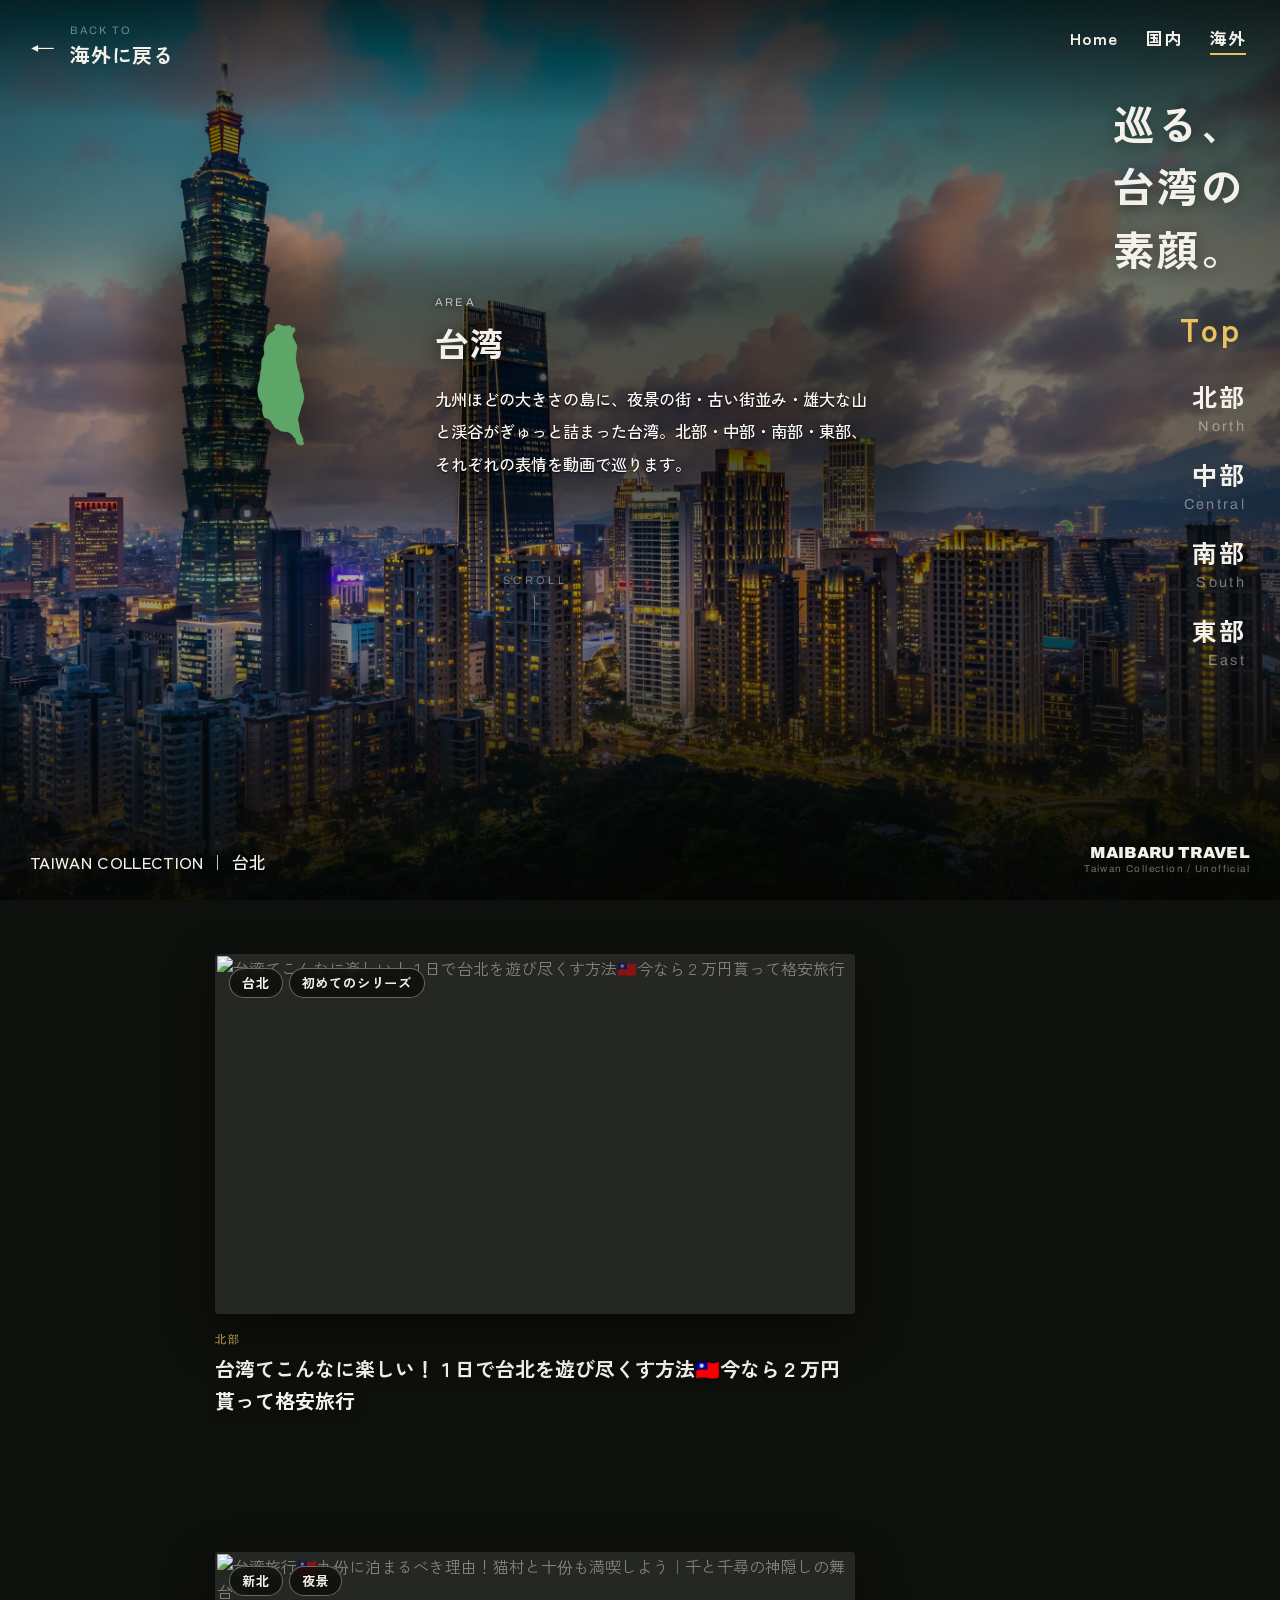
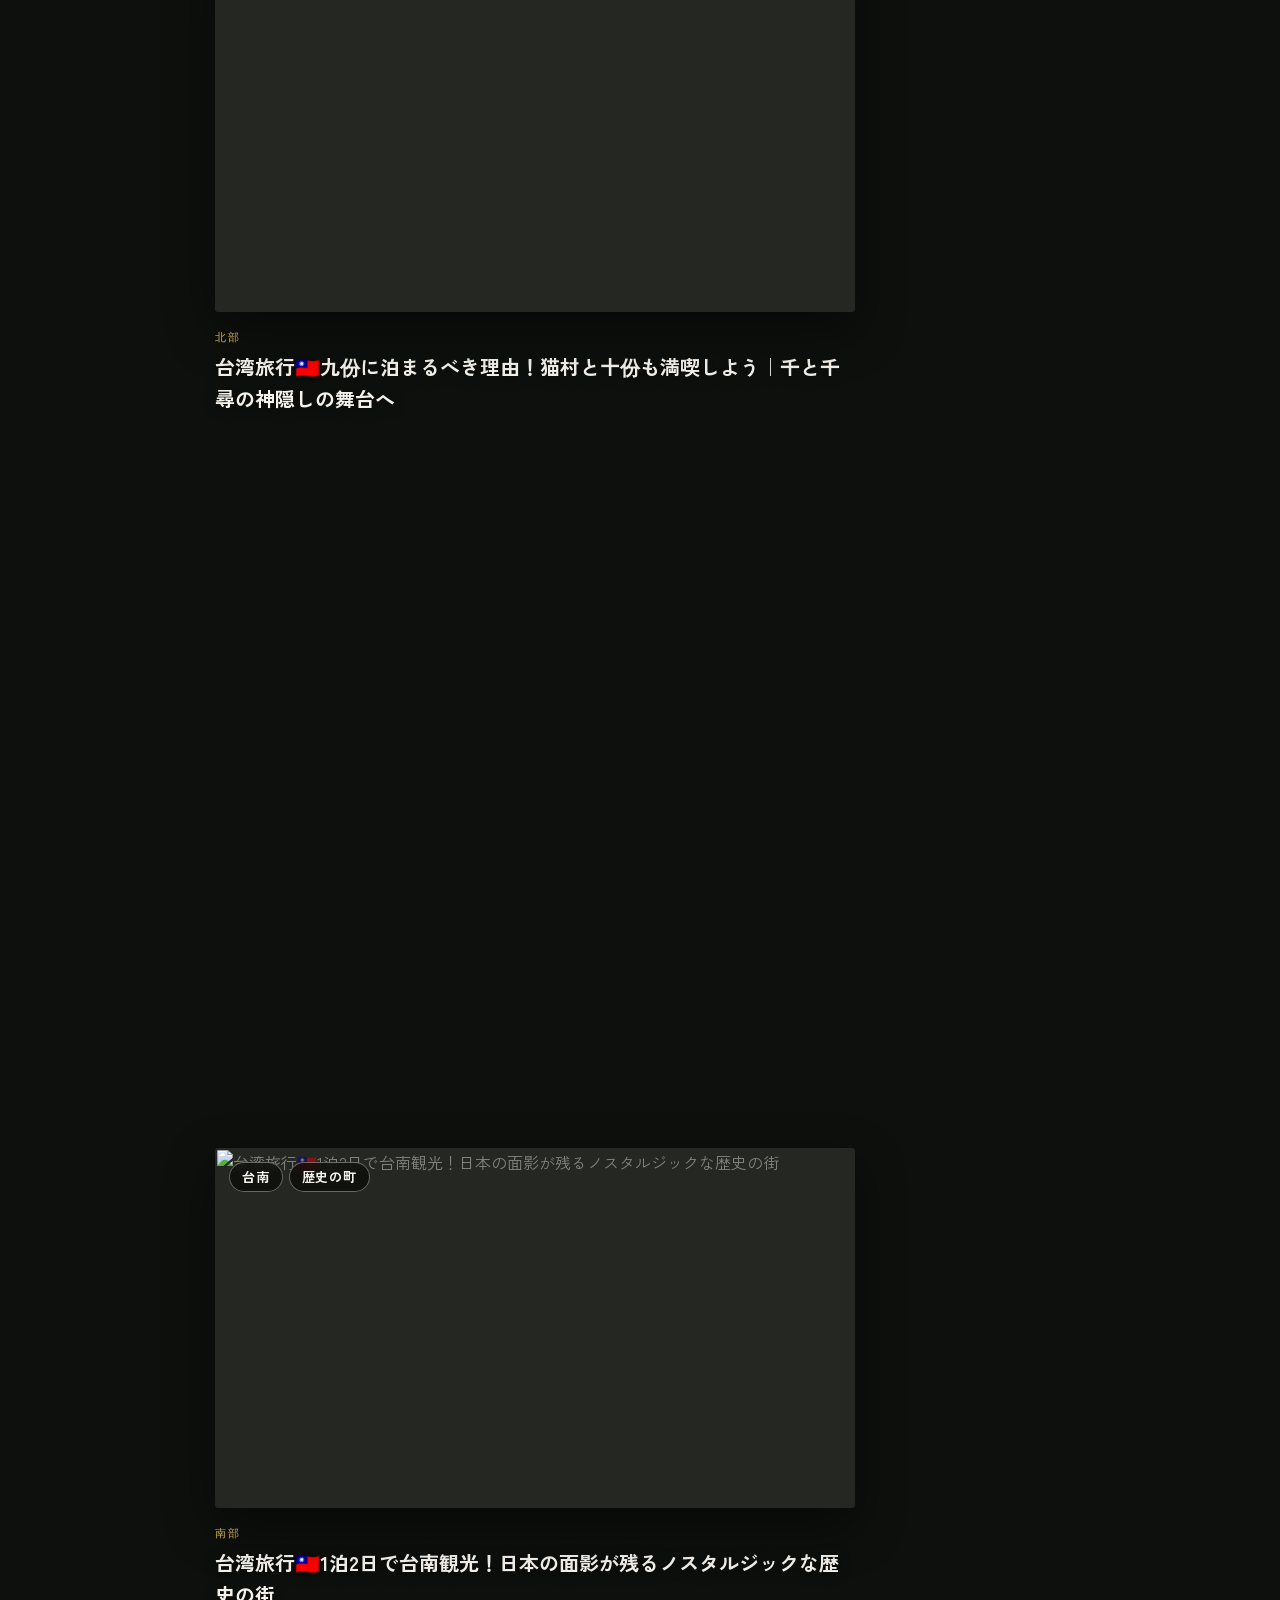
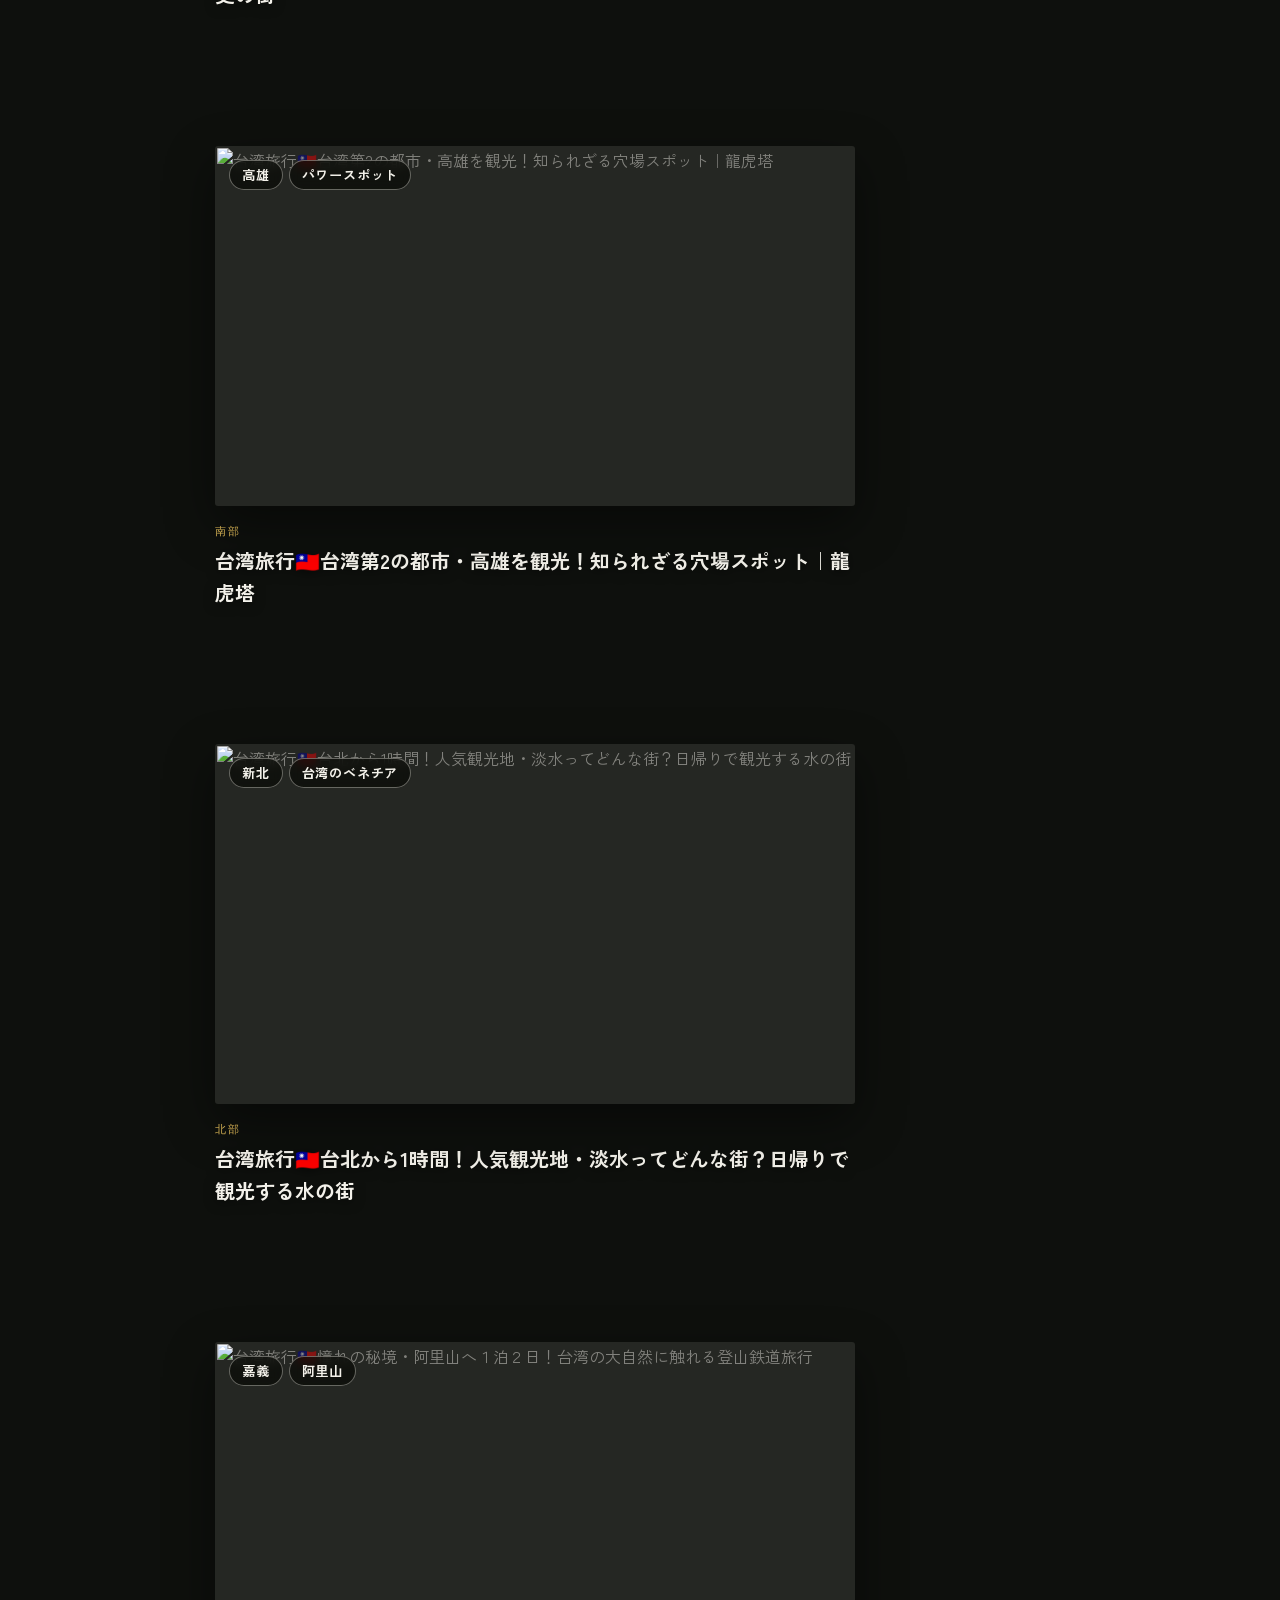
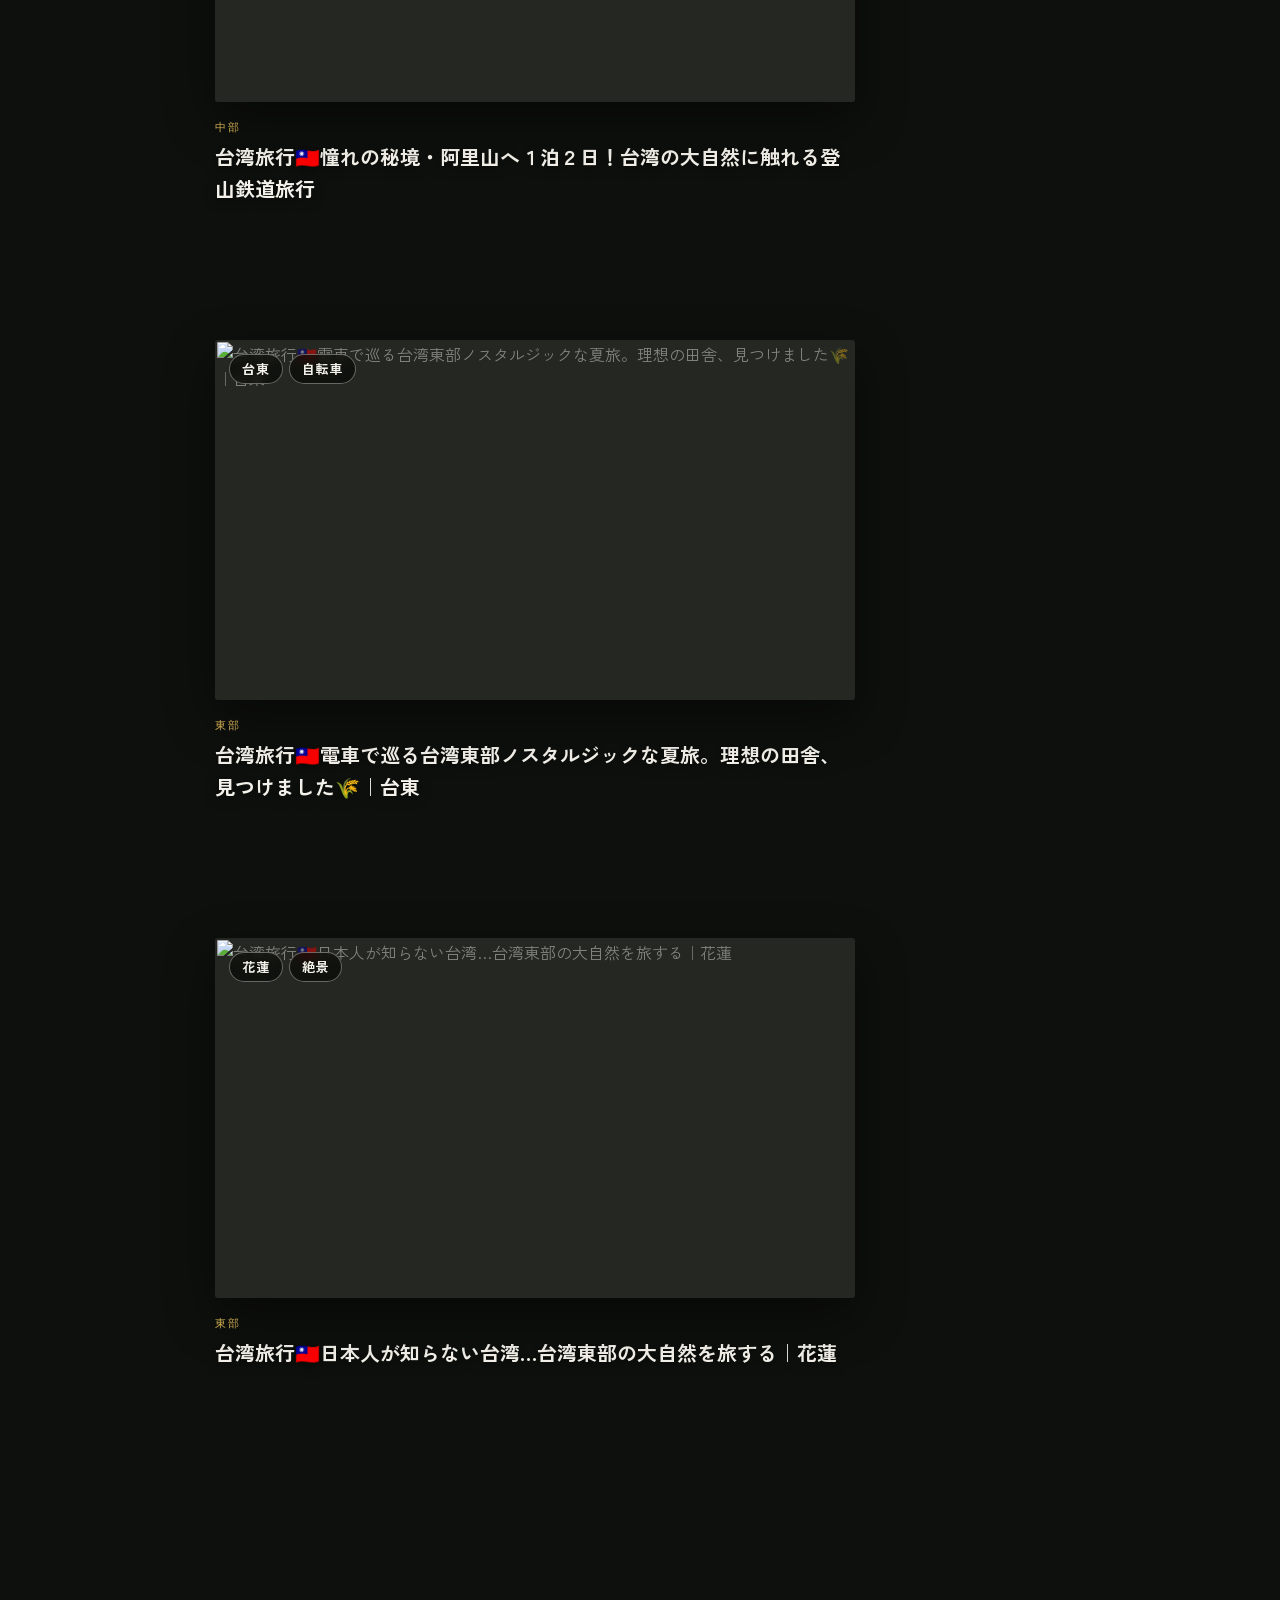
==== commit bc54a921: "Add images of Taiwan to BG_SLIDES" ====
--- a/taiwan.html
+++ b/taiwan.html
@@ -542,6 +542,12 @@
 const BG_SLIDES = {
   // Top：この順番で流れます（下の例の // を消して、ファイル名を書き換えてください）
   all: [
+    { image:"taiwan1.jpeg", title:"台北" },
+    { image:"台湾九.jpeg", title:"九份の夜" },
+    { image:"淡水.jpeg", title:"淡水" },
+    { image:"マンゴーかき氷.jpeg", title:"台湾スイーツ" },
+    { image:"台湾鉄道.jpeg", title:"鉄道" },
+    { image:"台湾道.jpeg", title:"日常" },
     // { image:"taiwan-bg/top-01.jpg", title:"九份の夜" },
     // { video:"taiwan-bg/top-clip.mp4", title:"台北の街角", link:"https://youtu.be/KvNzyiciJfY" },
     // { url:"https://youtu.be/cFRRUZeZExw" },
